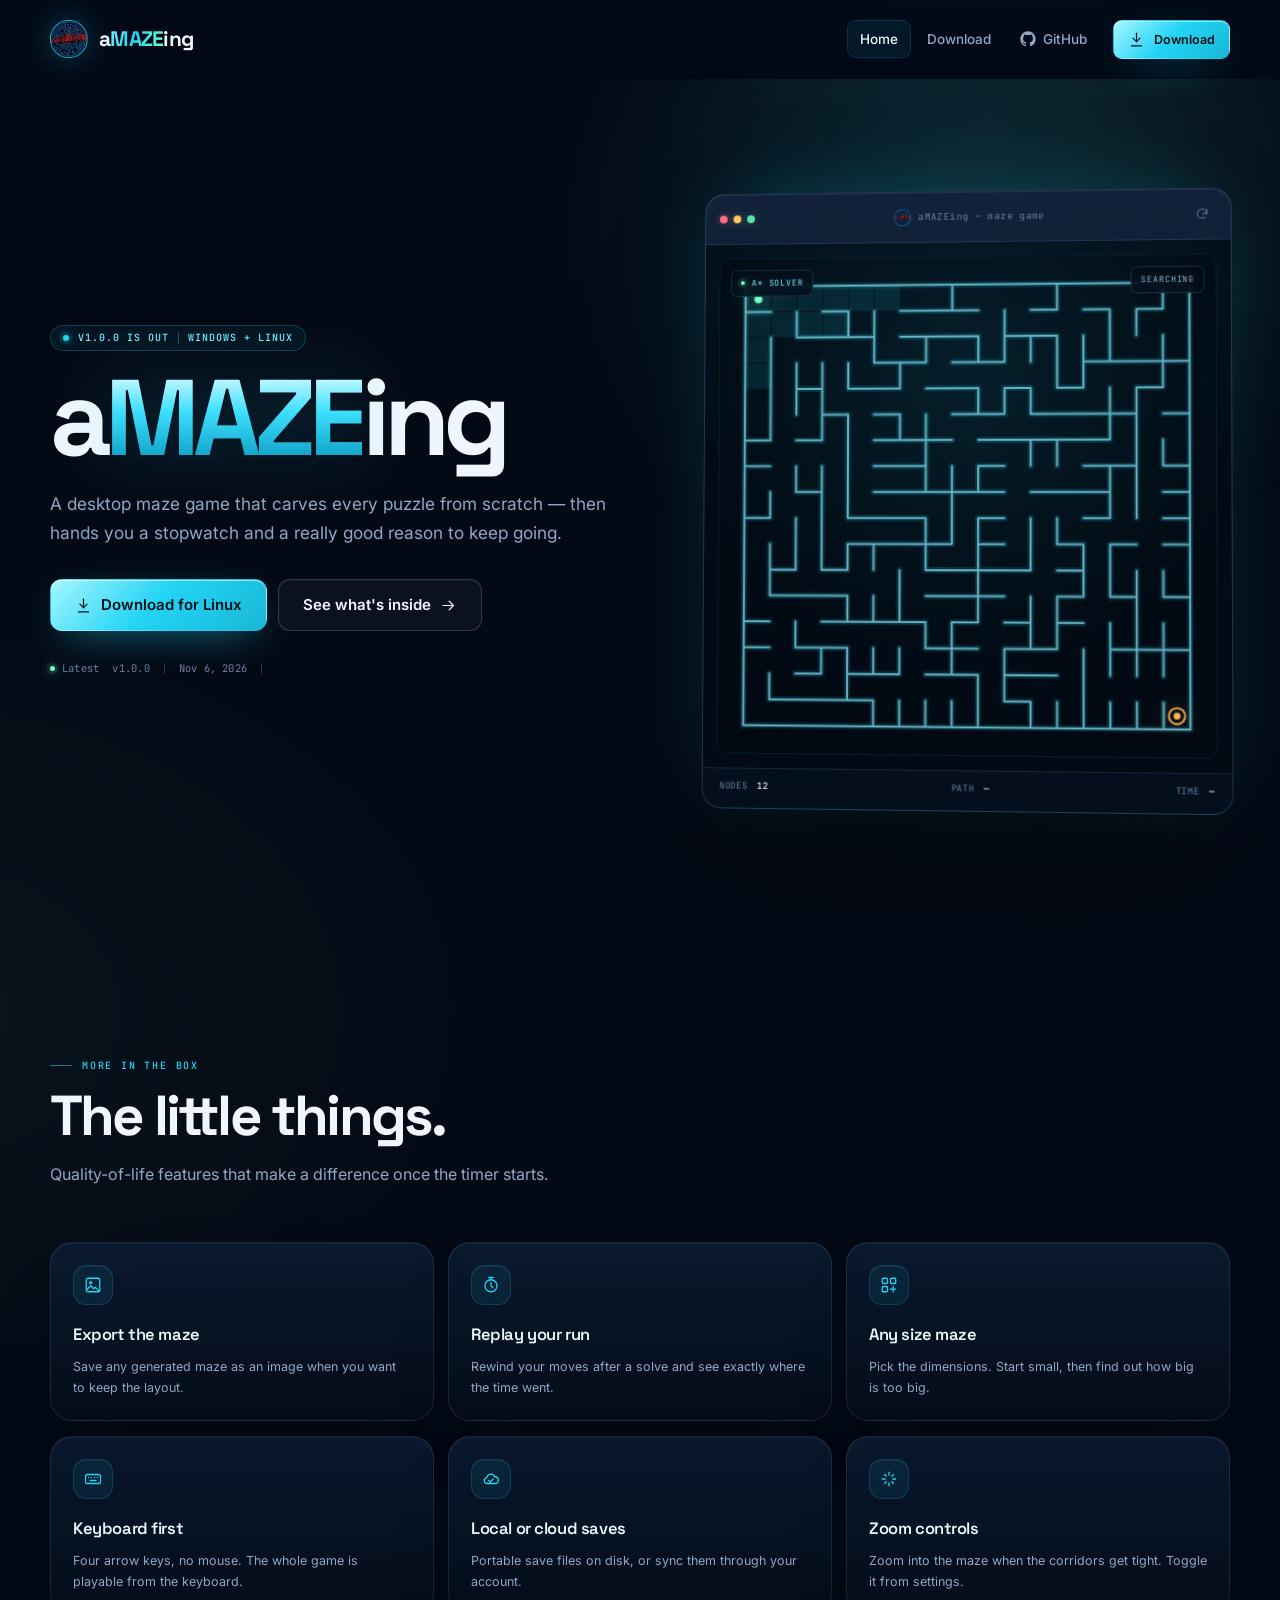
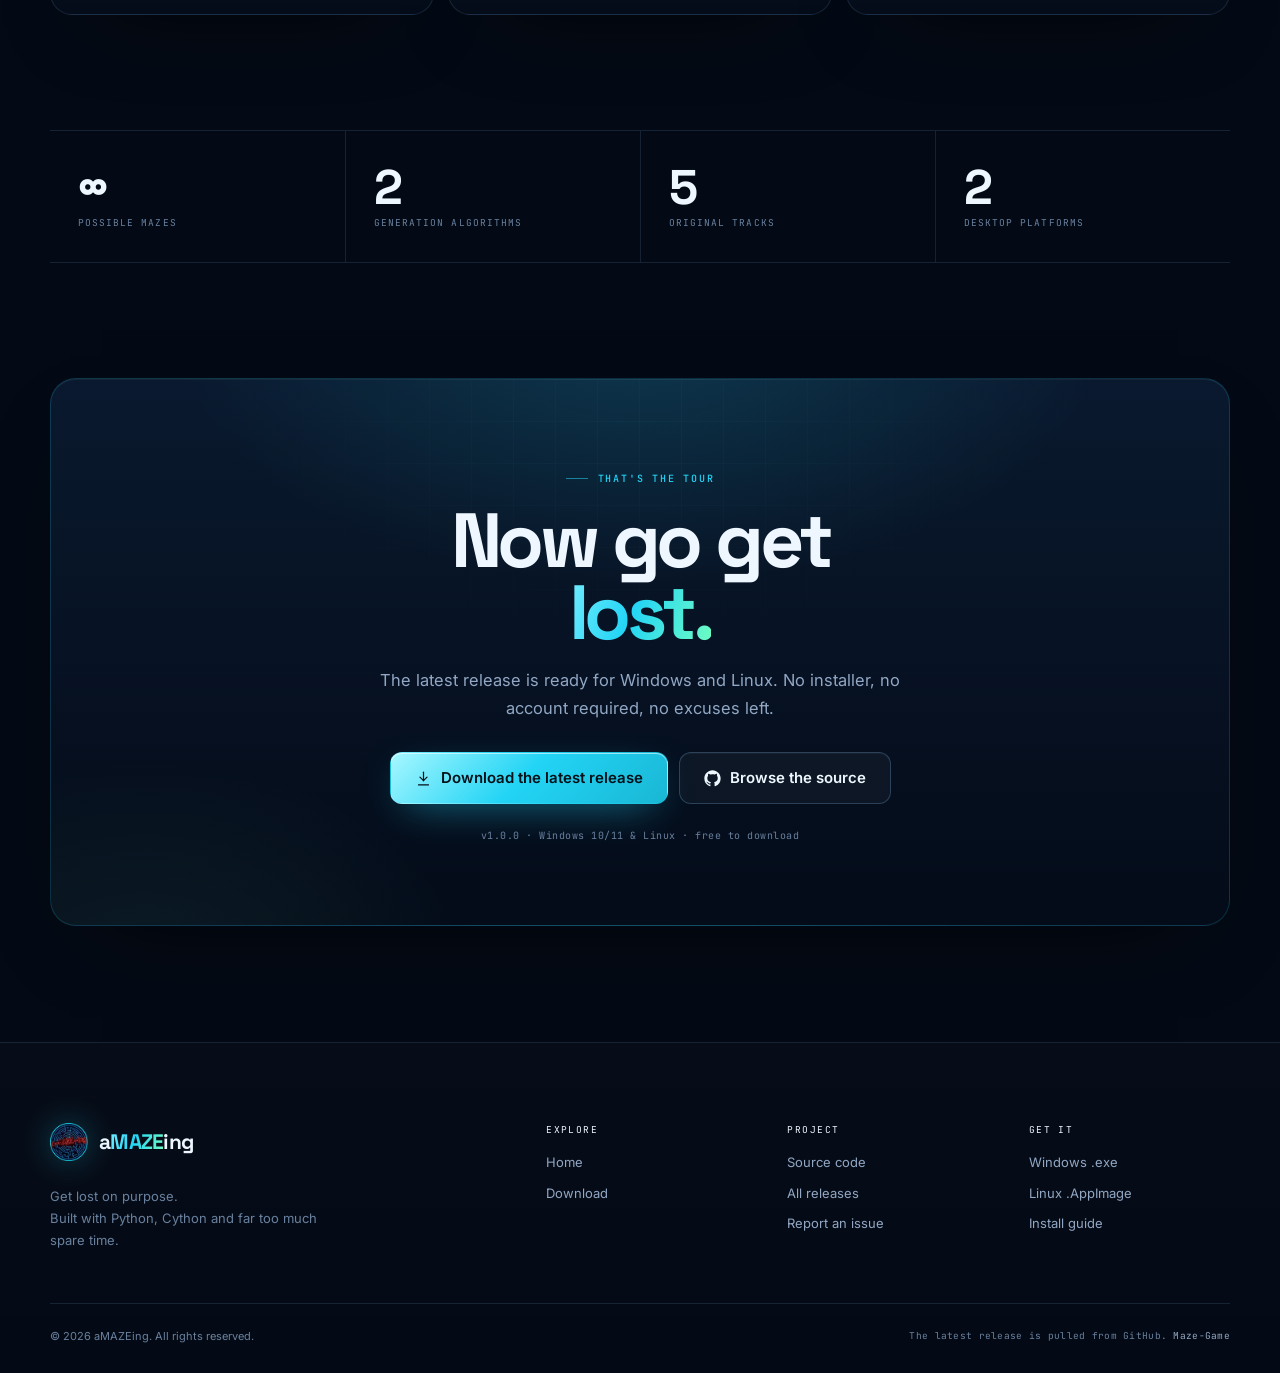
==== index.html @ d11b1498 "init" ====
<!doctype html>
<html lang="en">
<head>
  <meta charset="utf-8">
  <meta name="viewport" content="width=device-width, initial-scale=1">
  <title>aMAZEing — a maze game with a mind of its own</title>
  <meta name="description" content="Procedurally generated mazes, real-time A* solving, cloud saves and a 5-track soundtrack. Download aMAZEing for Windows and Linux.">
  <meta name="theme-color" content="#040a15">
  <link rel="canonical" href="https://caseharmony.github.io/Maze-Game/">
  <meta property="og:type" content="website">
  <meta property="og:site_name" content="aMAZEing">
  <meta property="og:title" content="aMAZEing — a maze game with a mind of its own">
  <meta property="og:description" content="Procedurally generated mazes, real-time A* solving, cloud saves and a 5-track soundtrack. Download aMAZEing for Windows and Linux.">
  <meta property="og:url" content="https://caseharmony.github.io/Maze-Game/">
  <meta property="og:image" content="https://caseharmony.github.io/Maze-Game/assets/og.png">
  <meta name="twitter:card" content="summary_large_image">
  <meta name="twitter:title" content="aMAZEing — a maze game with a mind of its own">
  <meta name="twitter:description" content="Procedurally generated mazes, real-time A* solving, cloud saves and a 5-track soundtrack. Download for Windows and Linux.">
  <meta name="twitter:image" content="https://caseharmony.github.io/Maze-Game/assets/og.png">
  <link rel="icon" href="assets/favicon.ico" sizes="any">
  <link rel="icon" type="image/png" href="assets/favicon-32.png">
  <link rel="apple-touch-icon" href="assets/apple-touch-icon.png">
  <link rel="preconnect" href="https://fonts.googleapis.com">
  <link rel="preconnect" href="https://fonts.gstatic.com" crossorigin>
  <link href="https://fonts.googleapis.com/css2?family=Inter:wght@400;500;600&family=JetBrains+Mono:wght@400;500;600&family=Space+Grotesk:wght@500;600;700&display=swap" rel="stylesheet">
  <link rel="stylesheet" href="styles.css">
  <script>document.documentElement.classList.add('js');</script>
  <script src="main.js" defer></script>
</head>
<body>
  <a class="skip-link" href="#main">Skip to content</a>

  <svg class="sprite" aria-hidden="true" focusable="false">
    <symbol id="i-download" viewBox="0 0 24 24"><path d="M12 3v12"/><path d="m7 10 5 5 5-5"/><path d="M5 21h14"/></symbol>
    <symbol id="i-arrow-right" viewBox="0 0 24 24"><path d="M4 12h15"/><path d="m13 6 6 6-6 6"/></symbol>
    <symbol id="i-arrow-up-right" viewBox="0 0 24 24"><path d="M7 17 17 7"/><path d="M8 7h9v9"/></symbol>
    <symbol id="i-chevron-down" viewBox="0 0 24 24"><path d="m6 9 6 6 6-6"/></symbol>
    <symbol id="i-menu" viewBox="0 0 24 24"><path d="M4 7h16M4 12h16M4 17h16"/></symbol>
    <symbol id="i-x" viewBox="0 0 24 24"><path d="m6 6 12 12M18 6 6 18"/></symbol>
    <symbol id="i-github" viewBox="0 0 24 24"><path d="M12 .5C5.73.5.5 5.73.5 12a11.5 11.5 0 0 0 7.86 10.91c.58.11.79-.25.79-.56 0-.28-.01-1.02-.02-2-3.2.7-3.88-1.54-3.88-1.54-.52-1.33-1.28-1.68-1.28-1.68-1.05-.72.08-.7.08-.7 1.16.08 1.77 1.19 1.77 1.19 1.03 1.77 2.7 1.26 3.36.96.1-.75.4-1.26.73-1.55-2.55-.29-5.23-1.28-5.23-5.7 0-1.26.45-2.29 1.19-3.1-.12-.29-.52-1.46.11-3.05 0 0 .97-.31 3.18 1.18a11.1 11.1 0 0 1 2.9-.39c.98 0 1.97.13 2.9.39 2.2-1.49 3.17-1.18 3.17-1.18.63 1.59.23 2.76.11 3.05.74.81 1.19 1.84 1.19 3.1 0 4.43-2.69 5.41-5.25 5.69.41.35.78 1.05.78 2.12 0 1.53-.01 2.76-.01 3.14 0 .31.21.67.8.56A11.51 11.51 0 0 0 23.5 12C23.5 5.73 18.27.5 12 .5Z"/></symbol>
    <symbol id="i-star" viewBox="0 0 24 24"><path d="m12 3 2.8 5.7 6.2.9-4.5 4.4 1.1 6.2-5.6-2.9-5.6 2.9 1.1-6.2L3 9.6l6.2-.9L12 3Z"/></symbol>
    <symbol id="i-grid" viewBox="0 0 24 24"><rect x="3" y="3" width="7" height="7" rx="1.5"/><rect x="14" y="3" width="7" height="7" rx="1.5"/><rect x="3" y="14" width="7" height="7" rx="1.5"/><path d="M17.5 14v7M14 17.5h7"/></symbol>
    <symbol id="i-shuffle" viewBox="0 0 24 24"><path d="M16 3h5v5"/><path d="m4 20 5.5-5.5"/><path d="M21 3 8.5 15.5a3 3 0 0 0-.9 2.1V21"/><path d="M21 16v5h-5"/><path d="M15 15a3 3 0 0 0 2.1.9H21"/></symbol>
    <symbol id="i-route" viewBox="0 0 24 24"><circle cx="6" cy="19" r="2"/><circle cx="18" cy="5" r="2"/><path d="M8 19h4a4 4 0 0 0 4-4V9a2 2 0 0 1 2-2"/></symbol>
    <symbol id="i-timer" viewBox="0 0 24 24"><circle cx="12" cy="13" r="8"/><path d="M12 9v4l2.5 2.5"/><path d="M9 2h6"/><path d="M12 2v3"/></symbol>
    <symbol id="i-cloud" viewBox="0 0 24 24"><path d="M7 18a4 4 0 0 1-.6-7.95A5.5 5.5 0 0 1 17 9a4.5 4.5 0 0 1 .5 9H7Z"/><path d="m9 14 2 2 4-4"/></symbol>
    <symbol id="i-music" viewBox="0 0 24 24"><path d="M9 18V5l11-2v13"/><circle cx="6" cy="18" r="3"/><circle cx="17" cy="16" r="3"/></symbol>
    <symbol id="i-keyboard" viewBox="0 0 24 24"><rect x="2" y="6" width="20" height="12" rx="2.5"/><path d="M6 10h.01M10 10h.01M14 10h.01M18 10h.01M8 14h8"/></symbol>
    <symbol id="i-image" viewBox="0 0 24 24"><rect x="3" y="3" width="18" height="18" rx="2.5"/><circle cx="9" cy="9" r="1.5"/><path d="m4 18 5-5 4 4 2-2 5 5"/></symbol>
    <symbol id="i-check" viewBox="0 0 24 24"><path d="m4.5 12.5 5 5 10-11"/></symbol>
    <symbol id="i-copy" viewBox="0 0 24 24"><rect x="9" y="9" width="11" height="11" rx="2"/><path d="M5 15H4a2 2 0 0 1-2-2V4a2 2 0 0 1 2-2h9a2 2 0 0 1 2 2v1"/></symbol>
    <symbol id="i-refresh" viewBox="0 0 24 24"><path d="M20 11a8 8 0 1 0-2.3 5.7"/><path d="M20 4v7h-7"/></symbol>
    <symbol id="i-lock" viewBox="0 0 24 24"><rect x="4" y="10" width="16" height="11" rx="2.5"/><path d="M8 10V7a4 4 0 0 1 8 0v3"/><path d="M12 15v2"/></symbol>
    <symbol id="i-windows" viewBox="0 0 24 24"><path d="M3 5.3 10.4 4v7.1H3V5.3Zm8.5-1.5L21 2.5V11h-9.5V3.8ZM3 12.4h7.4v7.1L3 18.2v-5.8Zm8.5 0H21v8.2l-9.5-1.2v-7Z"/></symbol>
    <symbol id="i-linux" viewBox="0 0 24 24"><path d="M12 2.8c-2.2 0-3.5 1.8-3.5 4.2 0 1.2-.3 2-1 3.1-1.2 1.7-2.7 3.3-2.7 5.7 0 3 3 5.1 7.2 5.1s7.2-2.1 7.2-5.1c0-2.4-1.5-4-2.7-5.7-.7-1.1-1-1.9-1-3.1 0-2.4-1.3-4.2-3.5-4.2Z"/><path d="M10.2 7.3h.01M13.8 7.3h.01"/><path d="m10.8 9 1.2 1 1.2-1-1.2 1.7L10.8 9Z"/><path d="M9 14.2c.6 1.8 1.6 2.7 3 2.7s2.4-.9 3-2.7"/></symbol>
    <symbol id="i-apple" viewBox="0 0 24 24"><path d="M16.6 12.7c0-2 1.6-3 1.7-3.1-1-1.5-2.5-1.7-3-1.7-1.3-.1-2.5.8-3.1.8-.7 0-1.7-.8-2.8-.8-1.4 0-2.8.9-3.5 2.2-1.5 2.6-.4 6.4 1.1 8.5.7 1 1.5 2.1 2.6 2.1 1.1 0 1.5-.7 2.8-.7s1.6.7 2.7.7c1.2 0 1.9-1 2.6-2 .8-1.1 1.1-2.2 1.1-2.3-.1 0-2.2-.9-2.2-3.7Z"/><path d="M14.9 6.9c.6-.7 1-1.7.9-2.7-.9 0-1.9.6-2.5 1.3-.6.6-1 1.6-.9 2.6 1 .1 2-.5 2.5-1.2Z"/></symbol>
    <symbol id="i-sparkle" viewBox="0 0 24 24"><path d="M12 3v4M12 17v4M3 12h4M17 12h4M6 6l2.5 2.5M15.5 15.5 18 18M18 6l-2.5 2.5M8.5 15.5 6 18"/></symbol>
  </svg>

  <header class="site-header" data-header>
    <div class="container nav">
      <a class="brand" href="index.html" aria-label="aMAZEing home">
        <img class="brand-mark" src="assets/logo-96.webp" width="38" height="38" alt="">
        <span class="brand-text">a<span class="brand-accent">MAZE</span>ing</span>
      </a>
      <button class="nav-toggle" type="button" aria-expanded="false" aria-controls="site-nav" data-nav-toggle>
        <span class="sr-only">Toggle navigation</span>
        <svg class="icon icon-menu" aria-hidden="true"><use href="#i-menu"></use></svg>
        <svg class="icon icon-close" aria-hidden="true"><use href="#i-x"></use></svg>
      </button>
      <nav class="nav-links" id="site-nav" aria-label="Primary" data-nav>
        <a class="nav-link" href="index.html" aria-current="page">Home</a>
        <a class="nav-link" href="download.html">Download</a>
        <a class="nav-link nav-github" href="https://github.com/caseharmony/Maze-Game" target="_blank" rel="noopener">
          <svg class="icon icon-brand" aria-hidden="true"><use href="#i-github"></use></svg>
          <span>GitHub</span>
        </a>
        <a class="btn btn-primary btn-sm nav-cta" href="download.html">
          <svg class="icon" aria-hidden="true"><use href="#i-download"></use></svg>
          Download
        </a>
      </nav>
    </div>
  </header>

  <main id="main">
    <section class="hero">
      <div class="hero-glow" aria-hidden="true"></div>
      <div class="container hero-grid">
        <div class="hero-copy">
          <div class="eyebrow" data-reveal>
            <span class="live-dot" aria-hidden="true"></span>
            <span><span data-latest-version>v1.0.0</span> is out</span>
            <span class="eyebrow-sep" aria-hidden="true"></span>
            <span>Windows + Linux</span>
          </div>
          <h1 class="hero-title" data-reveal>
            <span class="title-a">a</span><span class="title-maze">MAZE</span><span class="title-ing">ing</span>
          </h1>
          <p class="hero-lede" data-reveal>A desktop maze game that carves every puzzle from scratch — then hands you a stopwatch and a really good reason to keep going.</p>
          <div class="hero-actions" data-reveal>
            <a class="btn btn-primary btn-lg" href="download.html" data-quick-download>
              <svg class="icon" aria-hidden="true"><use href="#i-download"></use></svg>
              <span data-quick-label>Download aMAZEing</span>
            </a>
            <a class="btn btn-secondary btn-lg" href="features.html">
              See what's inside
              <svg class="icon" aria-hidden="true"><use href="#i-arrow-right"></use></svg>
            </a>
          </div>
          <div class="hero-meta" data-reveal>
            <span><span class="status-dot" aria-hidden="true"></span>Latest&nbsp;<span data-latest-version>v1.0.0</span></span>
            <span class="meta-sep" aria-hidden="true"></span>
            <span data-latest-date>Nov 6, 2026</span>
            <span class="meta-sep" aria-hidden="true"></span>
          </div>
        </div>

        <div class="hero-visual" data-reveal data-reveal-delay="120">
          <div class="game-window" data-maze-preview>
            <div class="window-bar">
              <div class="window-dots" aria-hidden="true"><span></span><span></span><span></span></div>
              <span class="window-title">
                <img src="assets/logo-96.webp" width="18" height="18" alt="">
                aMAZEing — maze game
              </span>
              <button class="window-btn" type="button" data-maze-new aria-label="Generate a new maze" title="Generate a new maze">
                <svg class="icon" aria-hidden="true"><use href="#i-refresh"></use></svg>
              </button>
            </div>
            <div class="maze-stage">
              <canvas data-maze-canvas width="720" height="720" aria-hidden="true"></canvas>
              <div class="maze-hud" aria-hidden="true">
                <span class="hud-chip"><span class="hud-dot"></span>A* SOLVER</span>
                <span class="hud-chip" data-maze-status>SEARCHING</span>
              </div>
            </div>
            <div class="maze-footer" aria-hidden="true">
              <span>NODES <b data-maze-nodes>0</b></span>
              <span>PATH <b data-maze-path>—</b></span>
              <span>TIME <b data-maze-time>—</b></span>
            </div>
          </div>
        </div>
      </div>
    </section>

    <section class="section extras-section" aria-labelledby="extras-title">
      <div class="container">
        <div class="section-head" data-reveal>
          <span class="section-label">More in the box</span>
          <h2 class="section-title" id="extras-title">The little things.</h2>
          <p class="section-sub">Quality-of-life features that make a difference once the timer starts.</p>
        </div>
        <div class="extras-grid">
          <article class="card extra-card" data-reveal>
            <span class="feature-icon"><svg class="icon" aria-hidden="true"><use href="#i-image"></use></svg></span>
            <h3>Export the maze</h3>
            <p>Save any generated maze as an image when you want to keep the layout.</p>
          </article>
          <article class="card extra-card" data-reveal data-reveal-delay="50">
            <span class="feature-icon"><svg class="icon" aria-hidden="true"><use href="#i-timer"></use></svg></span>
            <h3>Replay your run</h3>
            <p>Rewind your moves after a solve and see exactly where the time went.</p>
          </article>
          <article class="card extra-card" data-reveal data-reveal-delay="100">
            <span class="feature-icon"><svg class="icon" aria-hidden="true"><use href="#i-grid"></use></svg></span>
            <h3>Any size maze</h3>
            <p>Pick the dimensions. Start small, then find out how big is too big.</p>
          </article>
          <article class="card extra-card" data-reveal>
            <span class="feature-icon"><svg class="icon" aria-hidden="true"><use href="#i-keyboard"></use></svg></span>
            <h3>Keyboard first</h3>
            <p>Four arrow keys, no mouse. The whole game is playable from the keyboard.</p>
          </article>
          <article class="card extra-card" data-reveal data-reveal-delay="50">
            <span class="feature-icon"><svg class="icon" aria-hidden="true"><use href="#i-cloud"></use></svg></span>
            <h3>Local or cloud saves</h3>
            <p>Portable save files on disk, or sync them through your account.</p>
          </article>
          <article class="card extra-card" data-reveal data-reveal-delay="100">
            <span class="feature-icon"><svg class="icon" aria-hidden="true"><use href="#i-sparkle"></use></svg></span>
            <h3>Zoom controls</h3>
            <p>Zoom into the maze when the corridors get tight. Toggle it from settings.</p>
          </article>
        </div>
      </div>
    </section>

    <section class="section stats-section" aria-label="Game statistics">
      <div class="container">
        <div class="stat-band" data-reveal>
          <div class="stat"><span class="stat-number">&#8734;</span><span class="stat-label">possible mazes</span></div>
          <div class="stat"><span class="stat-number">2</span><span class="stat-label">generation algorithms</span></div>
          <div class="stat"><span class="stat-number">5</span><span class="stat-label">original tracks</span></div>
          <div class="stat"><span class="stat-number">2</span><span class="stat-label">desktop platforms</span></div>
        </div>
      </div>
    </section>

    <section class="section cta-section">
      <div class="container">
        <div class="cta-card" data-reveal>
          <div class="cta-grid" aria-hidden="true"></div>
          <span class="section-label">That's the tour</span>
          <h2 class="cta-title">Now go get<br><span class="grad-text">lost.</span></h2>
          <p class="cta-sub">The latest release is ready for Windows and Linux. No installer, no account required, no excuses left.</p>
          <div class="cta-actions">
            <a class="btn btn-primary btn-lg" href="download.html">
              <svg class="icon" aria-hidden="true"><use href="#i-download"></use></svg>
              Download the latest release
            </a>
            <a class="btn btn-secondary btn-lg" href="https://github.com/caseharmony/Maze-Game" target="_blank" rel="noopener">
              <svg class="icon icon-brand" aria-hidden="true"><use href="#i-github"></use></svg>
              Browse the source
            </a>
          </div>
          <p class="cta-meta"><span data-latest-version>v1.0.0</span> &middot; Windows 10/11 &amp; Linux &middot; free to download</p>
        </div>
      </div>
    </section>
  </main>

  <footer class="site-footer">
    <div class="container">
      <div class="footer-top">
        <div class="footer-brand">
          <a class="brand" href="index.html" aria-label="aMAZEing home">
            <img class="brand-mark" src="assets/logo-96.webp" width="44" height="44" alt="">
            <span class="brand-text">a<span class="brand-accent">MAZE</span>ing</span>
          </a>
          <p>Get lost on purpose.<br>Built with Python, Cython and far too much spare time.</p>
        </div>
        <div class="footer-col">
          <span class="footer-title">Explore</span>
          <a href="index.html">Home</a>
          <a href="download.html">Download</a>
        </div>
        <div class="footer-col">
          <span class="footer-title">Project</span>
          <a href="https://github.com/caseharmony/Maze-Game" target="_blank" rel="noopener">Source code</a>
          <a href="https://github.com/caseharmony/Maze-Game/releases" target="_blank" rel="noopener">All releases</a>
          <a href="https://github.com/caseharmony/Maze-Game/issues" target="_blank" rel="noopener">Report an issue</a>
        </div>
        <div class="footer-col">
          <span class="footer-title">Get it</span>
          <a href="https://github.com/caseharmony/Maze-Game/releases/latest/download/aMAZEing.exe" data-asset-link="windows">Windows .exe</a>
          <a href="https://github.com/caseharmony/Maze-Game/releases/latest/download/aMAZEing.appimage" data-asset-link="linux">Linux .AppImage</a>
          <a href="download.html">Install guide</a>
        </div>
      </div>
      <div class="footer-bottom">
        <p>&copy; <span data-year>2026</span> aMAZEing. All rights reserved.</p>
        <p class="footer-note">The latest release is pulled from GitHub. <a href="https://github.com/caseharmony/Maze-Game" target="_blank" rel="noopener">Maze-Game</a></p>
      </div>
    </div>
  </footer>
</body>
</html>
---- styles.css ----
/* =========================================================
   aMAZEing — site styles
   ========================================================= */

:root {
  --bg: #040a15;
  --bg-deep: #02060f;
  --bg-panel: #071527;
  --text: #eef7ff;
  --muted: #91a7c4;
  --muted-2: #69819f;
  --line: rgba(137, 200, 255, 0.13);
  --line-strong: rgba(137, 200, 255, 0.24);
  --cyan: #23d4f5;
  --cyan-bright: #78eeff;
  --mint: #72ffc0;
  --amber: #ffb454;
  --rose: #ff5f8f;
  --grad-cyan: linear-gradient(135deg, #b8f9ff 0%, #23d4f5 48%, #0fa6c8 100%);
  --grad-text: linear-gradient(110deg, #78eeff 0%, #23d4f5 45%, #72ffc0 100%);
  --font-display: "Space Grotesk", "Inter", system-ui, sans-serif;
  --font-body: "Inter", system-ui, -apple-system, "Segoe UI", sans-serif;
  --font-mono: "JetBrains Mono", ui-monospace, "SFMono-Regular", Consolas, monospace;
  --radius: 22px;
  --radius-lg: 26px;
  --shadow: 0 34px 90px -52px rgba(0, 0, 0, 0.95);
  --ease: cubic-bezier(0.2, 0.7, 0.2, 1);
}

*,
*::before,
*::after {
  box-sizing: border-box;
}

html {
  background: var(--bg);
  scroll-behavior: smooth;
  -webkit-text-size-adjust: 100%;
}

body {
  margin: 0;
  min-height: 100vh;
  color: var(--text);
  background:
    radial-gradient(1100px 720px at 78% -10%, rgba(35, 212, 245, 0.09), transparent 60%),
    radial-gradient(900px 620px at -8% 34%, rgba(114, 255, 192, 0.045), transparent 65%),
    var(--bg);
  font-family: var(--font-body);
  font-size: 16px;
  line-height: 1.5;
  overflow-x: hidden;
  -webkit-font-smoothing: antialiased;
  text-rendering: optimizeLegibility;
}

body::before {
  content: "";
  position: fixed;
  inset: 0;
  z-index: -1;
  pointer-events: none;
  background-image:
    linear-gradient(rgba(137, 200, 255, 0.032) 1px, transparent 1px),
    linear-gradient(90deg, rgba(137, 200, 255, 0.032) 1px, transparent 1px);
  background-size: 64px 64px;
  mask-image: radial-gradient(1400px 1000px at 50% 0%, #000 10%, transparent 75%);
}

::selection {
  background: var(--cyan);
  color: #031018;
}

::-webkit-scrollbar {
  width: 12px;
}

::-webkit-scrollbar-track {
  background: var(--bg-deep);
}

::-webkit-scrollbar-thumb {
  background: #132c47;
  border: 3px solid var(--bg-deep);
  border-radius: 99px;
}

::-webkit-scrollbar-thumb:hover {
  background: #1c4268;
}

h1, h2, h3, h4, p, dl, dd, figure {
  margin: 0;
}

a {
  color: inherit;
  text-decoration: none;
}

button,
input {
  font: inherit;
}

button {
  color: inherit;
}

img,
canvas,
svg {
  max-width: 100%;
}

img {
  display: block;
}

:focus-visible {
  outline: 2px solid var(--cyan);
  outline-offset: 3px;
}

[id] {
  scroll-margin-top: 100px;
}

/* ---------- utilities ---------- */

.container {
  width: min(1180px, calc(100% - 48px));
  margin-inline: auto;
}

.sr-only {
  position: absolute;
  width: 1px;
  height: 1px;
  padding: 0;
  margin: -1px;
  overflow: hidden;
  clip: rect(0, 0, 0, 0);
  white-space: nowrap;
  border: 0;
}

.sprite {
  position: absolute;
  width: 0;
  height: 0;
  overflow: hidden;
}

.icon {
  width: 18px;
  height: 18px;
  flex: none;
  fill: none;
  stroke: currentColor;
  stroke-width: 1.7;
  stroke-linecap: round;
  stroke-linejoin: round;
}

.icon-brand {
  fill: currentColor;
  stroke: none;
}

.skip-link {
  position: fixed;
  top: -80px;
  left: 16px;
  z-index: 200;
  padding: 12px 18px;
  border-radius: 10px;
  background: var(--cyan);
  color: #031018;
  font-weight: 600;
  transition: top 0.2s var(--ease);
}

.skip-link:focus {
  top: 12px;
}

.mono-label {
  font-family: var(--font-mono);
  font-size: 10px;
  font-weight: 500;
  letter-spacing: 0.14em;
  text-transform: uppercase;
  color: var(--muted-2);
}

.grad-text {
  background: var(--grad-text);
  -webkit-background-clip: text;
  background-clip: text;
  color: transparent;
}

.text-link {
  display: inline-flex;
  align-items: center;
  gap: 5px;
  color: var(--cyan-bright);
  font-size: 12.5px;
  font-weight: 500;
  transition: color 0.2s var(--ease);
}

.text-link .icon {
  width: 14px;
  height: 14px;
  transition: transform 0.2s var(--ease);
}

.text-link:hover {
  color: #c8f9ff;
}

.text-link:hover .icon {
  transform: translate(2px, -1px);
}

.status-dot,
.live-dot,
.hud-dot {
  display: inline-block;
  width: 6px;
  height: 6px;
  border-radius: 50%;
  background: var(--mint);
  box-shadow: 0 0 0 3px rgba(114, 255, 192, 0.1), 0 0 12px rgba(114, 255, 192, 0.8);
  animation: pulse-dot 2.4s ease-in-out infinite;
}

.live-dot {
  background: var(--cyan);
  box-shadow: 0 0 0 3px rgba(35, 212, 245, 0.1), 0 0 12px rgba(35, 212, 245, 0.8);
}

/* ---------- buttons ---------- */

.btn {
  display: inline-flex;
  align-items: center;
  justify-content: center;
  gap: 9px;
  padding: 13px 20px;
  border: 1px solid transparent;
  border-radius: 11px;
  font-family: var(--font-body);
  font-size: 14px;
  font-weight: 600;
  line-height: 1.2;
  cursor: pointer;
  transition: transform 0.22s var(--ease), box-shadow 0.22s var(--ease),
    background-color 0.22s var(--ease), border-color 0.22s var(--ease), color 0.2s var(--ease);
  -webkit-tap-highlight-color: transparent;
}

.btn .icon {
  width: 17px;
  height: 17px;
}

.btn-primary {
  color: #031018;
  background: linear-gradient(135deg, #a7f7ff 0%, var(--cyan) 48%, #19b7d4 100%);
  box-shadow: 0 12px 40px -16px rgba(35, 212, 245, 0.75), inset 0 1px 0 rgba(255, 255, 255, 0.55);
}

.btn-primary:hover {
  transform: translateY(-2px);
  box-shadow: 0 18px 54px -18px rgba(35, 212, 245, 0.9), inset 0 1px 0 rgba(255, 255, 255, 0.55);
}

.btn-secondary {
  color: var(--text);
  background: rgba(255, 255, 255, 0.035);
  border-color: var(--line-strong);
  box-shadow: inset 0 1px 0 rgba(255, 255, 255, 0.04);
}

.btn-secondary:hover {
  transform: translateY(-2px);
  border-color: rgba(35, 212, 245, 0.4);
  background: rgba(35, 212, 245, 0.06);
}

.btn-lg {
  padding: 16px 24px;
  border-radius: 12px;
  font-size: 15px;
}

.btn-sm {
  padding: 10px 14px;
  border-radius: 9px;
  font-size: 12.5px;
}

.btn-block {
  width: 100%;
}

.btn:active {
  transform: translateY(0) scale(0.99);
}

/* ---------- header / nav ---------- */

.site-header {
  position: sticky;
  top: 0;
  z-index: 100;
  border-bottom: 1px solid transparent;
  background: rgba(4, 10, 21, 0.58);
  backdrop-filter: blur(18px) saturate(130%);
  -webkit-backdrop-filter: blur(18px) saturate(130%);
  transition: background-color 0.25s var(--ease), border-color 0.25s var(--ease);
}

.site-header.is-scrolled {
  background: rgba(4, 10, 21, 0.9);
  border-color: var(--line);
}

.nav {
  display: flex;
  align-items: center;
  gap: 20px;
  height: 78px;
}

.brand {
  display: inline-flex;
  align-items: center;
  gap: 11px;
  flex: none;
}

.brand-mark {
  width: 38px;
  height: 38px;
  border-radius: 10px;
  filter: drop-shadow(0 0 16px rgba(35, 212, 245, 0.28));
}

.brand-text {
  font-family: var(--font-display);
  font-size: 21px;
  font-weight: 700;
  letter-spacing: -0.035em;
}

.brand-accent {
  background: var(--grad-text);
  -webkit-background-clip: text;
  background-clip: text;
  color: transparent;
}

.nav-links {
  display: flex;
  align-items: center;
  gap: 3px;
  margin-left: auto;
}

.nav-link {
  display: inline-flex;
  align-items: center;
  gap: 7px;
  padding: 9px 13px;
  border-radius: 9px;
  color: var(--muted);
  font-size: 13.5px;
  font-weight: 500;
  transition: color 0.2s var(--ease), background-color 0.2s var(--ease);
}

.nav-link .icon {
  width: 16px;
  height: 16px;
}

.nav-link:hover {
  color: var(--text);
  background: rgba(255, 255, 255, 0.04);
}

.nav-link[aria-current="page"] {
  color: var(--text);
  background: rgba(35, 212, 245, 0.07);
  box-shadow: inset 0 0 0 1px rgba(35, 212, 245, 0.14);
}

.nav-cta {
  margin-left: 10px;
}

.nav-toggle {
  display: none;
  align-items: center;
  justify-content: center;
  width: 42px;
  height: 42px;
  margin-left: auto;
  border: 1px solid var(--line-strong);
  border-radius: 10px;
  background: rgba(255, 255, 255, 0.03);
  cursor: pointer;
}

.nav-toggle .icon {
  width: 20px;
  height: 20px;
}

.nav-toggle .icon-close {
  display: none;
}

.nav-toggle[aria-expanded="true"] .icon-menu {
  display: none;
}

.nav-toggle[aria-expanded="true"] .icon-close {
  display: block;
}

/* ---------- eyebrow / hero ---------- */

.eyebrow {
  display: inline-flex;
  align-items: center;
  gap: 9px;
  padding: 7px 12px;
  border: 1px solid rgba(35, 212, 245, 0.22);
  border-radius: 999px;
  background: rgba(35, 212, 245, 0.055);
  color: var(--cyan-bright);
  font-family: var(--font-mono);
  font-size: 10px;
  font-weight: 500;
  letter-spacing: 0.1em;
  text-transform: uppercase;
  line-height: 1;
}

.eyebrow-sep {
  width: 1px;
  height: 10px;
  background: rgba(120, 238, 255, 0.3);
}

.hero {
  position: relative;
  overflow: hidden;
  padding: clamp(56px, 8vw, 104px) 0 clamp(72px, 9vw, 118px);
}

.hero-glow {
  position: absolute;
  top: -280px;
  right: -100px;
  width: 920px;
  height: 920px;
  border-radius: 50%;
  pointer-events: none;
  background:
    radial-gradient(circle at 52% 48%, rgba(35, 212, 245, 0.13), transparent 58%),
    radial-gradient(circle at 65% 38%, rgba(114, 255, 192, 0.055), transparent 50%);
  filter: blur(18px);
}

.hero-grid {
  position: relative;
  display: grid;
  grid-template-columns: minmax(0, 1.05fr) minmax(0, 0.95fr);
  gap: clamp(36px, 5vw, 68px);
  align-items: center;
}

.hero-copy {
  max-width: 660px;
}

.hero-title {
  margin: 22px 0 0;
  font-family: var(--font-display);
  font-size: clamp(4.25rem, 8.4vw, 8rem);
  font-weight: 700;
  letter-spacing: -0.065em;
  line-height: 0.84;
  white-space: nowrap;
}

.title-a,
.title-ing {
  color: var(--text);
}

.title-maze {
  display: inline-block;
  background: linear-gradient(180deg, #d5fbff 0%, #3fe0ff 42%, #0d9cc1 100%);
  -webkit-background-clip: text;
  background-clip: text;
  color: transparent;
  filter: drop-shadow(0 0 36px rgba(35, 212, 245, 0.2));
}

.hero-lede {
  max-width: 53ch;
  margin-top: 26px;
  color: var(--muted);
  font-size: clamp(16px, 1.35vw, 18px);
  line-height: 1.68;
}

.hero-actions {
  display: flex;
  flex-wrap: wrap;
  gap: 11px;
  margin-top: 32px;
}

.hero-meta {
  display: flex;
  flex-wrap: wrap;
  align-items: center;
  gap: 14px;
  margin-top: 30px;
  color: var(--muted-2);
  font-family: var(--font-mono);
  font-size: 10.5px;
  letter-spacing: 0.02em;
}

.hero-meta > span {
  display: inline-flex;
  align-items: center;
  gap: 7px;
}

.hero-meta .status-dot {
  width: 5px;
  height: 5px;
}

.meta-sep {
  width: 1px;
  height: 11px;
  background: var(--line-strong);
}

.hero-visual {
  position: relative;
  padding: 8px 0;
}

.game-window {
  position: relative;
  overflow: hidden;
  border: 1px solid rgba(137, 200, 255, 0.2);
  border-radius: 20px;
  background: linear-gradient(180deg, rgba(12, 30, 54, 0.94), rgba(5, 14, 28, 0.98));
  box-shadow:
    0 50px 120px -40px rgba(0, 0, 0, 0.95),
    0 0 90px -42px rgba(35, 212, 245, 0.55),
    inset 0 1px 0 rgba(255, 255, 255, 0.07);
  transform: perspective(1400px) rotateY(-3.5deg) rotateX(1.5deg);
  transition: transform 0.7s var(--ease);
}

.game-window:hover {
  transform: perspective(1400px) rotateY(0deg) rotateX(0deg);
}

.window-bar {
  display: flex;
  align-items: center;
  gap: 12px;
  padding: 11px 14px;
  border-bottom: 1px solid var(--line);
  background: rgba(255, 255, 255, 0.018);
}

.window-dots {
  display: flex;
  gap: 6px;
  flex: none;
}

.window-dots span {
  width: 8px;
  height: 8px;
  border-radius: 50%;
  background: #263d59;
}

.window-dots span:nth-child(1) {
  background: #ff6d84;
  box-shadow: 0 0 8px rgba(255, 109, 132, 0.4);
}

.window-dots span:nth-child(2) {
  background: #ffc65f;
  box-shadow: 0 0 8px rgba(255, 198, 95, 0.35);
}

.window-dots span:nth-child(3) {
  background: #59e3a6;
  box-shadow: 0 0 8px rgba(89, 227, 166, 0.35);
}

.window-title {
  display: inline-flex;
  align-items: center;
  gap: 7px;
  margin-inline: auto;
  color: var(--muted-2);
  font-family: var(--font-mono);
  font-size: 9.5px;
  letter-spacing: 0.04em;
}

.window-title img {
  width: 17px;
  height: 17px;
  border-radius: 4px;
  opacity: 0.9;
}

.window-btn {
  display: grid;
  place-items: center;
  width: 28px;
  height: 28px;
  border: 1px solid transparent;
  border-radius: 7px;
  background: transparent;
  color: var(--muted-2);
  cursor: pointer;
  transition: color 0.2s var(--ease), background-color 0.2s var(--ease),
    border-color 0.2s var(--ease);
}

.window-btn .icon {
  width: 15px;
  height: 15px;
}

.window-btn:hover {
  color: var(--cyan-bright);
  background: rgba(35, 212, 245, 0.08);
  border-color: rgba(35, 212, 245, 0.18);
}

.maze-stage {
  position: relative;
  padding: 14px;
  background:
    radial-gradient(560px 320px at 50% 10%, rgba(35, 212, 245, 0.09), transparent 70%),
    #020a14;
}

.maze-stage canvas {
  display: block;
  width: 100%;
  aspect-ratio: 1;
  border: 1px solid rgba(35, 212, 245, 0.11);
  border-radius: 12px;
  background: #020912;
}

.maze-hud {
  position: absolute;
  top: 26px;
  right: 26px;
  left: 26px;
  display: flex;
  align-items: flex-start;
  justify-content: space-between;
  pointer-events: none;
}

.hud-chip {
  display: inline-flex;
  align-items: center;
  gap: 7px;
  padding: 6px 9px;
  border: 1px solid rgba(137, 200, 255, 0.16);
  border-radius: 6px;
  background: rgba(3, 12, 24, 0.78);
  backdrop-filter: blur(8px);
  color: var(--cyan-bright);
  font-family: var(--font-mono);
  font-size: 8.5px;
  letter-spacing: 0.1em;
  text-transform: uppercase;
}

.hud-chip:last-child {
  color: var(--muted);
}

.hud-chip:last-child.is-solved {
  color: var(--mint);
}

.hud-dot {
  width: 4px;
  height: 4px;
}

.maze-footer {
  display: flex;
  align-items: center;
  justify-content: space-between;
  gap: 12px;
  padding: 11px 17px 14px;
  border-top: 1px solid var(--line);
  color: var(--muted-2);
  font-family: var(--font-mono);
  font-size: 9px;
  letter-spacing: 0.08em;
}

.maze-footer b {
  margin-left: 4px;
  color: var(--text);
  font-weight: 500;
}

.float-chip {
  position: absolute;
  z-index: 2;
  display: inline-flex;
  align-items: center;
  gap: 7px;
  padding: 9px 12px;
  border: 1px solid rgba(137, 200, 255, 0.2);
  border-radius: 999px;
  background: rgba(5, 17, 33, 0.88);
  backdrop-filter: blur(12px);
  color: var(--text);
  font-family: var(--font-mono);
  font-size: 9.5px;
  letter-spacing: 0.04em;
  box-shadow: 0 18px 40px -24px rgba(0, 0, 0, 0.9), inset 0 1px 0 rgba(255, 255, 255, 0.05);
  animation: float-chip 6s ease-in-out infinite alternate;
}

.float-chip .icon {
  width: 13px;
  height: 13px;
  color: var(--cyan-bright);
}

.float-chip-a {
  top: -20px;
  right: -14px;
}

.float-chip-b {
  bottom: 42px;
  left: -30px;
  animation-delay: -3s;
}

.float-chip-b .icon {
  color: var(--mint);
}

/* ---------- tech strip ---------- */

.tech-strip {
  position: relative;
  overflow: hidden;
  padding: 19px 0;
  border-block: 1px solid var(--line);
  background: rgba(255, 255, 255, 0.012);
  mask-image: linear-gradient(90deg, transparent, #000 7%, #000 93%, transparent);
}

.tech-track {
  display: flex;
  align-items: center;
  width: max-content;
  animation: marquee 38s linear infinite;
}

.tech-strip:hover .tech-track {
  animation-play-state: paused;
}

.tech-item {
  padding: 0 24px;
  color: var(--muted-2);
  font-family: var(--font-mono);
  font-size: 9.5px;
  letter-spacing: 0.22em;
  white-space: nowrap;
}

.tech-sep {
  color: rgba(35, 212, 245, 0.45);
  font-family: var(--font-mono);
  font-size: 9.5px;
}

/* ---------- section shell ---------- */

.section {
  position: relative;
  padding: clamp(74px, 9vw, 120px) 0;
}

.section-head {
  max-width: 740px;
  margin-bottom: clamp(38px, 5vw, 54px);
}

.section-label {
  display: inline-flex;
  align-items: center;
  gap: 10px;
  color: var(--cyan);
  font-family: var(--font-mono);
  font-size: 10px;
  font-weight: 500;
  letter-spacing: 0.18em;
  text-transform: uppercase;
}

.section-label::before {
  content: "";
  width: 22px;
  height: 1px;
  background: currentColor;
  opacity: 0.55;
}

.section-title {
  margin: 15px 0 16px;
  font-family: var(--font-display);
  font-size: clamp(2.4rem, 4.4vw, 3.9rem);
  font-weight: 700;
  letter-spacing: -0.05em;
  line-height: 1.01;
}

.section-sub {
  max-width: 62ch;
  color: var(--muted);
  font-size: clamp(14.5px, 1.25vw, 16.5px);
  line-height: 1.7;
}

.section-sub a {
  color: var(--cyan-bright);
  border-bottom: 1px solid rgba(120, 238, 255, 0.3);
}

.section-sub a:hover {
  border-color: var(--cyan-bright);
}

/* ---------- cards / feature grid ---------- */

.card {
  position: relative;
  border: 1px solid var(--line);
  border-radius: var(--radius);
  background: linear-gradient(180deg, rgba(13, 31, 56, 0.7), rgba(5, 14, 28, 0.62));
  box-shadow: var(--shadow), inset 0 1px 0 rgba(255, 255, 255, 0.045);
}

.card::after {
  content: "";
  position: absolute;
  inset: 0;
  z-index: 0;
  border-radius: inherit;
  background: radial-gradient(600px 220px at 12% 0%, rgba(35, 212, 245, 0.09), transparent 62%);
  opacity: 0;
  pointer-events: none;
  transition: opacity 0.35s var(--ease);
}

.feature-grid {
  display: grid;
  grid-template-columns: repeat(3, minmax(0, 1fr));
  gap: 16px;
}

.feature-card {
  display: flex;
  flex-direction: column;
  min-height: 232px;
  padding: 26px;
  overflow: hidden;
  transition: transform 0.35s var(--ease), border-color 0.35s var(--ease),
    box-shadow 0.35s var(--ease);
}

.feature-card:hover {
  transform: translateY(-4px);
  border-color: rgba(35, 212, 245, 0.3);
  box-shadow: 0 34px 80px -50px rgba(0, 0, 0, 0.95), inset 0 1px 0 rgba(255, 255, 255, 0.06);
}

.feature-card:hover::after {
  opacity: 1;
}

.feature-icon {
  display: grid;
  place-items: center;
  width: 46px;
  height: 46px;
  margin-bottom: 22px;
  border: 1px solid rgba(35, 212, 245, 0.17);
  border-radius: 13px;
  background: rgba(35, 212, 245, 0.075);
  color: var(--cyan);
  box-shadow: inset 0 1px 0 rgba(255, 255, 255, 0.05);
}

.feature-icon .icon {
  width: 21px;
  height: 21px;
}

.feature-card h3,
.extra-card h3 {
  margin-bottom: 9px;
  font-family: var(--font-display);
  font-size: 19px;
  font-weight: 600;
  letter-spacing: -0.025em;
}

.feature-card p,
.extra-card p {
  position: relative;
  z-index: 1;
  color: var(--muted);
  font-size: 13.5px;
  line-height: 1.66;
}

.card-index {
  position: absolute;
  right: 20px;
  bottom: 8px;
  color: rgba(120, 238, 255, 0.055);
  font-family: var(--font-display);
  font-size: 52px;
  font-weight: 700;
  letter-spacing: -0.06em;
  line-height: 1;
  pointer-events: none;
}

/* ---------- how it plays ---------- */

.how-section {
  overflow: hidden;
}

.split {
  display: grid;
  grid-template-columns: minmax(0, 1fr) minmax(0, 0.92fr);
  gap: clamp(40px, 6vw, 82px);
  align-items: center;
}

.step-list {
  display: grid;
  gap: 24px;
  margin: 40px 0 0;
  padding: 0;
  list-style: none;
}

.step-list li {
  display: grid;
  grid-template-columns: 38px minmax(0, 1fr);
  gap: 17px;
  align-items: start;
}

.step-num {
  display: grid;
  place-items: center;
  width: 34px;
  height: 34px;
  border: 1px solid var(--line-strong);
  border-radius: 50%;
  color: var(--cyan);
  font-family: var(--font-mono);
  font-size: 9.5px;
  letter-spacing: 0.06em;
}

.step-list h3 {
  margin-bottom: 5px;
  font-family: var(--font-display);
  font-size: 16.5px;
  font-weight: 600;
  letter-spacing: -0.02em;
}

.step-list p {
  color: var(--muted);
  font-size: 13.5px;
  line-height: 1.65;
}

.split-visual {
  position: relative;
  display: grid;
  place-items: center;
  padding: 10px;
}

.orbit-ring {
  position: absolute;
  inset: -6%;
  z-index: -1;
  border: 1px dashed rgba(35, 212, 245, 0.16);
  border-radius: 50%;
  animation: orbit 48s linear infinite;
  pointer-events: none;
}

.orbit-ring::before,
.orbit-ring::after {
  content: "";
  position: absolute;
  width: 6px;
  height: 6px;
  border-radius: 50%;
  background: var(--cyan);
  box-shadow: 0 0 14px rgba(35, 212, 245, 0.8);
}

.orbit-ring::before {
  top: 8%;
  left: 20%;
}

.orbit-ring::after {
  right: 12%;
  bottom: 16%;
  background: var(--mint);
  box-shadow: 0 0 14px rgba(114, 255, 192, 0.8);
}

.control-card {
  width: min(100%, 440px);
  padding: 28px;
}

.control-head {
  display: flex;
  align-items: center;
  justify-content: space-between;
  gap: 12px;
}

.control-badge {
  display: inline-flex;
  align-items: center;
  gap: 7px;
  color: var(--muted);
  font-family: var(--font-mono);
  font-size: 9px;
  letter-spacing: 0.1em;
  text-transform: uppercase;
}

.key-cluster {
  display: grid;
  grid-template-columns: repeat(3, 64px);
  grid-template-rows: repeat(2, 64px);
  gap: 7px;
  justify-content: center;
  margin: 32px auto 28px;
}

.key {
  display: grid;
  place-items: center;
  border: 1px solid var(--line-strong);
  border-radius: 12px;
  background: linear-gradient(180deg, rgba(24, 48, 78, 0.8), rgba(7, 19, 35, 0.9));
  color: var(--cyan-bright);
  font-family: var(--font-mono);
  font-size: 20px;
  box-shadow: 0 5px 0 rgba(0, 0, 0, 0.4), inset 0 1px 0 rgba(255, 255, 255, 0.08);
  transition: transform 0.15s var(--ease), box-shadow 0.15s var(--ease),
    border-color 0.2s var(--ease);
}

.key:hover {
  border-color: rgba(35, 212, 245, 0.5);
  transform: translateY(-1px);
}

.key:active {
  transform: translateY(3px);
  box-shadow: 0 1px 0 rgba(0, 0, 0, 0.4), inset 0 1px 0 rgba(255, 255, 255, 0.08);
}

.key-up {
  grid-column: 2;
  grid-row: 1;
}

.key-left {
  grid-column: 1;
  grid-row: 2;
}

.key-down {
  grid-column: 2;
  grid-row: 2;
}

.key-right {
  grid-column: 3;
  grid-row: 2;
}

.control-note {
  text-align: center;
  color: var(--muted-2);
  font-size: 12px;
  line-height: 1.6;
}

.control-stats {
  display: grid;
  grid-template-columns: repeat(3, 1fr);
  gap: 12px;
  margin-top: 24px;
  padding-top: 20px;
  border-top: 1px solid var(--line);
}

.control-stats div {
  display: grid;
  gap: 4px;
}

.control-stats span {
  color: var(--muted-2);
  font-family: var(--font-mono);
  font-size: 8.5px;
  letter-spacing: 0.12em;
}

.control-stats b {
  color: var(--text);
  font-family: var(--font-mono);
  font-size: 12px;
  font-weight: 500;
}

.accent-mint {
  color: var(--mint) !important;
}

/* ---------- stats ---------- */

.stats-section {
  padding-block: 0;
}

.stat-band {
  display: grid;
  grid-template-columns: repeat(4, 1fr);
  border-block: 1px solid var(--line);
}

.stat {
  display: grid;
  gap: 4px;
  padding: 32px 28px;
  border-left: 1px solid var(--line);
}

.stat:first-child {
  border-left: 0;
}

.stat-number {
  color: var(--text);
  font-family: var(--font-display);
  font-size: clamp(2.6rem, 3.8vw, 3.6rem);
  font-weight: 700;
  letter-spacing: -0.055em;
  line-height: 1;
}

.stat-label {
  color: var(--muted-2);
  font-family: var(--font-mono);
  font-size: 9.5px;
  letter-spacing: 0.11em;
  text-transform: uppercase;
}

/* ---------- CTA ---------- */

.cta-card {
  position: relative;
  overflow: hidden;
  padding: clamp(44px, 7vw, 82px) clamp(26px, 6vw, 72px);
  border: 1px solid rgba(35, 212, 245, 0.18);
  border-radius: var(--radius-lg);
  background:
    radial-gradient(720px 400px at 50% -10%, rgba(35, 212, 245, 0.17), transparent 65%),
    radial-gradient(500px 340px at 8% 110%, rgba(114, 255, 192, 0.075), transparent 65%),
    linear-gradient(180deg, rgba(11, 28, 51, 0.85), rgba(4, 12, 25, 0.95));
  text-align: center;
  box-shadow: var(--shadow), inset 0 1px 0 rgba(255, 255, 255, 0.05);
}

.cta-grid {
  position: absolute;
  inset: 0;
  z-index: 0;
  background-image:
    linear-gradient(rgba(120, 238, 255, 0.07) 1px, transparent 1px),
    linear-gradient(90deg, rgba(120, 238, 255, 0.07) 1px, transparent 1px);
  background-size: 42px 42px;
  mask-image: radial-gradient(600px 300px at 50% 10%, #000, transparent 75%);
  opacity: 0.5;
  pointer-events: none;
}

.cta-card > *:not(.cta-grid) {
  position: relative;
  z-index: 1;
}

.cta-card .section-label {
  justify-content: center;
}

.cta-title {
  margin: 18px 0 18px;
  font-family: var(--font-display);
  font-size: clamp(2.8rem, 6vw, 5.2rem);
  font-weight: 700;
  letter-spacing: -0.055em;
  line-height: 0.94;
}

.cta-sub {
  max-width: 58ch;
  margin-inline: auto;
  color: var(--muted);
  font-size: clamp(14.5px, 1.3vw, 16.5px);
  line-height: 1.7;
}

.cta-actions {
  display: flex;
  flex-wrap: wrap;
  justify-content: center;
  gap: 11px;
  margin-top: 30px;
}

.cta-meta {
  margin-top: 24px;
  color: var(--muted-2);
  font-family: var(--font-mono);
  font-size: 10px;
  letter-spacing: 0.05em;
}

.cta-section--compact .cta-title {
  font-size: clamp(2.5rem, 5vw, 4.2rem);
}

/* ---------- footer ---------- */

.site-footer {
  padding: clamp(56px, 7vw, 80px) 0 28px;
  border-top: 1px solid var(--line);
  background: linear-gradient(180deg, rgba(255, 255, 255, 0.012), transparent);
}

.footer-top {
  display: grid;
  grid-template-columns: minmax(0, 1.7fr) repeat(3, minmax(0, 0.75fr));
  gap: 40px;
  margin-bottom: 52px;
}

.footer-brand p {
  max-width: 34ch;
  margin-top: 18px;
  color: var(--muted-2);
  font-size: 13px;
  line-height: 1.7;
}

.footer-col {
  display: flex;
  flex-direction: column;
  gap: 11px;
}

.footer-title {
  margin-bottom: 5px;
  color: var(--text);
  font-family: var(--font-mono);
  font-size: 9.5px;
  letter-spacing: 0.15em;
  text-transform: uppercase;
}

.footer-col a {
  width: fit-content;
  color: var(--muted);
  font-size: 13px;
  transition: color 0.2s var(--ease);
}

.footer-col a:hover {
  color: var(--cyan-bright);
}

.footer-bottom {
  display: flex;
  align-items: center;
  justify-content: space-between;
  gap: 18px;
  padding-top: 24px;
  border-top: 1px solid var(--line);
  color: var(--muted-2);
  font-size: 11px;
}

.footer-bottom a {
  color: var(--muted);
  transition: color 0.2s var(--ease);
}

.footer-bottom a:hover {
  color: var(--cyan-bright);
}

.footer-note {
  font-family: var(--font-mono);
  font-size: 9.5px;
  letter-spacing: 0.03em;
}

.site-footer--minimal {
  padding-top: 0;
  border-top: 1px solid var(--line);
  background: transparent;
}

.site-footer--minimal .footer-bottom {
  border-top: 0;
}

/* ---------- page hero (features / download) ---------- */

.page-hero {
  position: relative;
  overflow: hidden;
  padding: clamp(64px, 8vw, 108px) 0 clamp(40px, 5vw, 58px);
}

.hero-glow--page {
  top: -420px;
  right: auto;
  left: 50%;
  width: 1100px;
  height: 1100px;
  transform: translateX(-50%);
  opacity: 0.8;
}

.page-title {
  margin: 22px 0 22px;
  font-family: var(--font-display);
  font-size: clamp(3.7rem, 8vw, 7rem);
  font-weight: 700;
  letter-spacing: -0.06em;
  line-height: 0.9;
}

.page-lede {
  max-width: 58ch;
  color: var(--muted);
  font-size: clamp(15.5px, 1.35vw, 17.5px);
  line-height: 1.7;
}

.feature-nav {
  display: flex;
  flex-wrap: wrap;
  gap: 7px;
  margin-top: 38px;
}

.feature-nav a {
  padding: 8px 12px;
  border: 1px solid var(--line);
  border-radius: 999px;
  background: rgba(255, 255, 255, 0.02);
  color: var(--muted);
  font-family: var(--font-mono);
  font-size: 9.5px;
  letter-spacing: 0.06em;
  text-transform: uppercase;
  transition: color 0.2s var(--ease), border-color 0.2s var(--ease),
    background-color 0.2s var(--ease);
}

.feature-nav a:hover {
  color: var(--cyan-bright);
  border-color: rgba(35, 212, 245, 0.32);
  background: rgba(35, 212, 245, 0.055);
}

/* ---------- release banner ---------- */

.release-banner {
  display: flex;
  flex-wrap: wrap;
  align-items: center;
  gap: 14px;
  width: fit-content;
  max-width: 100%;
  margin-top: 34px;
  padding: 14px 18px;
  border: 1px solid var(--line);
  border-radius: 14px;
  background: linear-gradient(180deg, rgba(13, 31, 56, 0.65), rgba(5, 14, 28, 0.55));
  box-shadow: inset 0 1px 0 rgba(255, 255, 255, 0.04);
  color: var(--muted);
  font-family: var(--font-mono);
  font-size: 10.5px;
}

.release-label {
  display: inline-flex;
  align-items: center;
  gap: 8px;
  color: var(--cyan-bright);
  font-size: 9.5px;
  letter-spacing: 0.1em;
  text-transform: uppercase;
}

.release-banner strong {
  color: var(--text);
  font-family: var(--font-display);
  font-size: 18px;
  font-weight: 600;
  letter-spacing: -0.02em;
}

.release-date {
  color: var(--muted-2);
  font-size: 10px;
}

.release-divider {
  width: 1px;
  height: 16px;
  background: var(--line-strong);
}

.release-downloads {
  color: var(--muted-2);
  font-size: 9.5px;
}

.release-downloads b {
  color: var(--text);
  font-weight: 500;
}

.release-banner .text-link {
  margin-left: 4px;
  font-family: var(--font-mono);
  font-size: 9.5px;
  letter-spacing: 0.02em;
}

.release-fallback {
  max-width: 60ch;
  margin-top: 14px;
  padding: 9px 12px;
  border: 1px solid rgba(255, 180, 84, 0.2);
  border-radius: 8px;
  background: rgba(255, 180, 84, 0.05);
  color: #d8c3a1;
  font-family: var(--font-mono);
  font-size: 10px;
  line-height: 1.5;
}

/* ---------- download cards ---------- */

.downloads-section {
  padding-top: clamp(30px, 4vw, 44px);
}

.download-grid {
  display: grid;
  grid-template-columns: repeat(3, minmax(0, 1fr));
  gap: 16px;
  align-items: stretch;
}

.download-card {
  display: flex;
  flex-direction: column;
  padding: 26px;
  transition: border-color 0.3s var(--ease), transform 0.3s var(--ease);
}

.download-card:not(.download-card--muted):hover {
  border-color: rgba(35, 212, 245, 0.28);
  transform: translateY(-3px);
}

.download-card.is-recommended {
  border-color: rgba(114, 255, 192, 0.3);
  box-shadow:
    0 0 0 1px rgba(114, 255, 192, 0.06),
    0 34px 80px -56px rgba(114, 255, 192, 0.5);
}

.download-card.is-recommended:hover {
  border-color: rgba(114, 255, 192, 0.45);
}

.download-card-top {
  display: flex;
  align-items: flex-start;
  justify-content: space-between;
  gap: 10px;
  margin-bottom: 22px;
}

.platform-icon {
  display: grid;
  place-items: center;
  width: 52px;
  height: 52px;
  border: 1px solid rgba(35, 212, 245, 0.16);
  border-radius: 14px;
  background: rgba(35, 212, 245, 0.07);
  color: var(--cyan-bright);
}

.platform-icon .icon {
  width: 24px;
  height: 24px;
}

.tag {
  display: inline-flex;
  align-items: center;
  gap: 5px;
  padding: 5px 9px;
  border: 1px solid var(--line);
  border-radius: 999px;
  background: rgba(255, 255, 255, 0.03);
  color: var(--muted-2);
  font-family: var(--font-mono);
  font-size: 8.5px;
  font-weight: 500;
  letter-spacing: 0.08em;
  text-transform: uppercase;
  white-space: nowrap;
}

.tag-recommended {
  border-color: rgba(114, 255, 192, 0.28);
  background: rgba(114, 255, 192, 0.07);
  color: var(--mint);
}

.tag-verified {
  border-color: rgba(114, 255, 192, 0.25);
  background: rgba(114, 255, 192, 0.06);
  color: var(--mint);
}

.tag-verified .icon {
  width: 11px;
  height: 11px;
}

.tag-version {
  border-color: rgba(35, 212, 245, 0.25);
  background: rgba(35, 212, 245, 0.07);
  color: var(--cyan-bright);
  font-size: 9.5px;
  padding: 6px 10px;
}

.download-card h3 {
  margin-bottom: 9px;
  font-family: var(--font-display);
  font-size: 29px;
  font-weight: 600;
  letter-spacing: -0.035em;
  line-height: 1;
}

.download-desc {
  min-height: 42px;
  color: var(--muted);
  font-size: 13.2px;
  line-height: 1.62;
}

.file-meta {
  display: grid;
  gap: 0;
  margin: 21px 0;
  padding-top: 7px;
  border-top: 1px solid var(--line);
}

.file-meta div {
  display: flex;
  align-items: center;
  justify-content: space-between;
  gap: 12px;
  padding: 8px 0;
  border-bottom: 1px dashed rgba(137, 200, 255, 0.1);
}

.file-meta div:last-child {
  border-bottom: 0;
}

.file-meta dt {
  color: var(--muted-2);
  font-family: var(--font-mono);
  font-size: 9px;
  letter-spacing: 0.1em;
  text-transform: uppercase;
}

.file-meta dd {
  color: var(--text);
  font-family: var(--font-mono);
  font-size: 10.5px;
}

.digest {
  margin-top: 4px;
  border-top: 1px solid var(--line);
}

.digest summary {
  display: flex;
  align-items: center;
  justify-content: space-between;
  gap: 10px;
  padding: 11px 0 8px;
  color: var(--muted-2);
  font-family: var(--font-mono);
  font-size: 9px;
  letter-spacing: 0.08em;
  text-transform: uppercase;
  cursor: pointer;
  list-style: none;
}

.digest summary::-webkit-details-marker {
  display: none;
}

.digest summary .icon {
  width: 13px;
  height: 13px;
  transition: transform 0.2s var(--ease);
}

.digest[open] summary .icon {
  transform: rotate(180deg);
}

.digest-body {
  display: flex;
  align-items: center;
  gap: 8px;
  margin-bottom: 6px;
  padding: 9px;
  border: 1px solid var(--line);
  border-radius: 8px;
  background: var(--bg-deep);
}

.digest-body code {
  min-width: 0;
  color: var(--muted);
  font-family: var(--font-mono);
  font-size: 8px;
  line-height: 1.45;
  word-break: break-all;
}

.copy-btn {
  display: inline-flex;
  align-items: center;
  gap: 5px;
  flex: none;
  padding: 5px 7px;
  border: 1px solid var(--line-strong);
  border-radius: 6px;
  background: rgba(255, 255, 255, 0.03);
  color: var(--muted);
  font-family: var(--font-mono);
  font-size: 8.5px;
  letter-spacing: 0.04em;
  cursor: pointer;
  transition: color 0.2s var(--ease), border-color 0.2s var(--ease);
}

.copy-btn .icon {
  width: 11px;
  height: 11px;
}

.copy-btn:hover {
  color: var(--cyan-bright);
  border-color: rgba(35, 212, 245, 0.35);
}

.copy-btn.is-copied {
  color: var(--mint);
  border-color: rgba(114, 255, 192, 0.3);
}

.platform-note {
  margin-top: auto;
  padding-top: 14px;
  color: var(--muted-2);
  font-family: var(--font-mono);
  font-size: 8.5px;
  letter-spacing: 0.06em;
}

.download-card--muted {
  background: linear-gradient(180deg, rgba(10, 22, 40, 0.54), rgba(4, 12, 24, 0.54));
}

.download-card--muted .platform-icon {
  border-color: var(--line);
  background: rgba(255, 255, 255, 0.025);
  color: var(--muted);
}

.mac-placeholder {
  display: flex;
  gap: 7px;
  margin: 20px 0;
}

.mac-placeholder span {
  flex: 1;
  height: 40px;
  border: 1px dashed rgba(137, 200, 255, 0.13);
  border-radius: 7px;
  background: rgba(255, 255, 255, 0.012);
}

.download-footnote {
  display: flex;
  align-items: flex-start;
  gap: 9px;
  max-width: 880px;
  margin-top: 22px;
  color: var(--muted-2);
  font-size: 11.5px;
  line-height: 1.65;
}

.download-footnote .icon {
  width: 15px;
  height: 15px;
  margin-top: 1px;
  color: var(--amber);
}

/* ---------- install ---------- */

.install-panel {
  padding: clamp(22px, 4vw, 38px);
}

.install-tabs {
  display: inline-flex;
  gap: 3px;
  margin-bottom: 32px;
  padding: 4px;
  border: 1px solid var(--line);
  border-radius: 11px;
  background: var(--bg-deep);
}

.install-tab {
  display: inline-flex;
  align-items: center;
  gap: 7px;
  padding: 9px 15px;
  border: 0;
  border-radius: 7px;
  background: transparent;
  color: var(--muted);
  font-family: var(--font-mono);
  font-size: 9.5px;
  letter-spacing: 0.08em;
  text-transform: uppercase;
  cursor: pointer;
  transition: color 0.2s var(--ease), background-color 0.2s var(--ease);
}

.install-tab .icon {
  width: 14px;
  height: 14px;
}

.install-tab:hover {
  color: var(--text);
}

.install-tab.is-active {
  background: rgba(35, 212, 245, 0.1);
  color: var(--cyan-bright);
  box-shadow: inset 0 0 0 1px rgba(35, 212, 245, 0.18);
}

.tab-panel[hidden] {
  display: none;
}

.install-steps {
  display: grid;
  gap: 20px;
  max-width: 800px;
  margin: 0;
  padding: 0;
  list-style: none;
}

.install-steps li {
  display: grid;
  grid-template-columns: 38px minmax(0, 1fr);
  gap: 16px;
}

.install-steps h3 {
  margin-bottom: 4px;
  font-family: var(--font-display);
  font-size: 16px;
  font-weight: 600;
  letter-spacing: -0.02em;
}

.install-steps p {
  color: var(--muted);
  font-size: 13.3px;
  line-height: 1.62;
}

.install-steps em {
  color: var(--text);
  font-style: normal;
}

code {
  font-family: var(--font-mono);
}

.install-steps code,
.callout code {
  padding: 2px 5px;
  border: 1px solid var(--line);
  border-radius: 4px;
  background: rgba(255, 255, 255, 0.025);
  color: var(--cyan-bright);
  font-size: 0.9em;
  word-break: break-word;
}

.callout {
  display: flex;
  align-items: flex-start;
  gap: 11px;
  max-width: 800px;
  margin-top: 26px;
  padding: 15px 17px;
  border: 1px solid rgba(255, 180, 84, 0.17);
  border-radius: 11px;
  background: rgba(255, 180, 84, 0.04);
  color: #cbb695;
  font-size: 12.4px;
  line-height: 1.6;
}

.callout .icon {
  width: 17px;
  height: 17px;
  margin-top: 1px;
  color: var(--amber);
}

.callout strong {
  color: #f0d6ae;
  font-weight: 600;
}

.code-block {
  max-width: 800px;
  margin-top: 20px;
  border: 1px solid var(--line);
  border-radius: 11px;
  background: var(--bg-deep);
  overflow: hidden;
}

.code-head {
  display: flex;
  align-items: center;
  justify-content: space-between;
  gap: 12px;
  padding: 9px 13px;
  border-bottom: 1px solid var(--line);
  background: rgba(255, 255, 255, 0.02);
  color: var(--muted-2);
  font-family: var(--font-mono);
  font-size: 8.5px;
  letter-spacing: 0.1em;
  text-transform: uppercase;
}

.code-head > span {
  display: inline-flex;
  align-items: center;
  gap: 6px;
}

.code-head .icon {
  width: 12px;
  height: 12px;
}

.code-block pre {
  margin: 0;
  padding: 18px 20px;
  overflow-x: auto;
}

.code-block pre code {
  color: #b9d7ee;
  font-family: var(--font-mono);
  font-size: 11.5px;
  line-height: 1.8;
}

/* ---------- release notes / history ---------- */

.notes-grid {
  display: grid;
  grid-template-columns: minmax(0, 0.82fr) minmax(0, 1.18fr);
  gap: clamp(36px, 6vw, 76px);
  align-items: start;
}

.notes-copy .text-link {
  margin-top: 22px;
}

.notes-card {
  padding: clamp(22px, 3vw, 32px);
}

.notes-head {
  display: flex;
  align-items: center;
  justify-content: space-between;
  gap: 12px;
  margin-bottom: 20px;
}

.notes-date {
  color: var(--muted-2);
  font-family: var(--font-mono);
  font-size: 9.5px;
  letter-spacing: 0.04em;
}

.release-notes p {
  margin-bottom: 13px;
  color: #b4c5d9;
  font-size: 13.5px;
  line-height: 1.75;
  white-space: pre-line;
}

.release-notes p:last-child {
  margin-bottom: 0;
}

.release-notes ul,
.release-notes ol {
  margin: 0 0 13px;
  padding-left: 18px;
  color: #b4c5d9;
  font-size: 13.5px;
  line-height: 1.7;
}

.release-notes li + li {
  margin-top: 5px;
}

.release-notes strong {
  color: var(--text);
  font-weight: 600;
}

.release-notes code {
  padding: 1px 4px;
  border: 1px solid var(--line);
  border-radius: 4px;
  background: var(--bg-deep);
  color: var(--cyan-bright);
  font-family: var(--font-mono);
  font-size: 0.86em;
}

.release-notes a {
  color: var(--cyan-bright);
  text-decoration: underline;
  text-underline-offset: 2px;
}

.release-notes .release-heading {
  margin-bottom: 10px;
  color: var(--text);
  font-family: var(--font-display);
  font-size: 15px;
  font-weight: 600;
  letter-spacing: -0.015em;
}

.notes-footer {
  display: flex;
  align-items: center;
  justify-content: space-between;
  gap: 14px;
  margin-top: 22px;
  padding-top: 16px;
  border-top: 1px solid var(--line);
  color: var(--muted-2);
  font-family: var(--font-mono);
  font-size: 8.5px;
  letter-spacing: 0.07em;
  text-transform: uppercase;
}

.notes-footer > span:first-child {
  display: inline-flex;
  align-items: center;
  gap: 7px;
  color: var(--muted);
}

.release-history {
  display: grid;
  gap: 9px;
}

.history-item {
  overflow: hidden;
  border: 1px solid var(--line);
  border-radius: 13px;
  background: rgba(9, 22, 42, 0.36);
  transition: border-color 0.25s var(--ease), background-color 0.25s var(--ease);
}

.history-item:hover {
  border-color: var(--line-strong);
  background: rgba(11, 27, 50, 0.5);
}

.history-item summary {
  display: grid;
  grid-template-columns: 92px minmax(0, 1fr) auto 18px;
  gap: 16px;
  align-items: center;
  padding: 17px 20px;
  cursor: pointer;
  list-style: none;
}

.history-item summary::-webkit-details-marker {
  display: none;
}

.history-version {
  color: var(--cyan-bright);
  font-family: var(--font-mono);
  font-size: 11.5px;
  font-weight: 500;
}

.history-name {
  overflow: hidden;
  color: var(--text);
  font-size: 13.5px;
  text-overflow: ellipsis;
  white-space: nowrap;
}

.history-date {
  color: var(--muted-2);
  font-family: var(--font-mono);
  font-size: 9px;
  letter-spacing: 0.03em;
  white-space: nowrap;
}

.history-chevron {
  width: 14px;
  height: 14px;
  color: var(--muted-2);
  transition: transform 0.2s var(--ease);
}

.history-item[open] .history-chevron {
  transform: rotate(180deg);
}

.history-body {
  padding: 0 20px 18px 128px;
}

.history-body p {
  margin-bottom: 12px;
  color: var(--muted);
  font-size: 12.8px;
  line-height: 1.7;
  white-space: pre-line;
}

.history-body .history-notes {
  margin-bottom: 12px;
}

.history-body .history-notes :last-child {
  margin-bottom: 0;
}

.history-body ul {
  margin: 0 0 12px;
  padding-left: 17px;
  color: var(--muted);
  font-size: 12.8px;
  line-height: 1.7;
}

.history-body li + li {
  margin-top: 4px;
}

.history-body strong {
  color: var(--text);
  font-weight: 600;
}

.history-body .release-heading {
  color: var(--text);
  font-weight: 600;
}

.history-body .history-assets {
  margin-top: 0;
}

.history-tag {
  display: inline-flex;
  margin-left: 7px;
  padding: 2px 6px;
  border: 1px solid var(--line);
  border-radius: 999px;
  color: var(--muted-2);
  font-family: var(--font-mono);
  font-size: 7.5px;
  letter-spacing: 0.06em;
  vertical-align: 2px;
}

.history-assets {
  display: flex;
  flex-wrap: wrap;
  gap: 8px;
  margin-top: 12px;
}

.history-asset {
  display: inline-flex;
  align-items: center;
  gap: 5px;
  padding: 5px 8px;
  border: 1px solid var(--line);
  border-radius: 6px;
  color: var(--muted);
  font-family: var(--font-mono);
  font-size: 8.5px;
  transition: color 0.2s var(--ease), border-color 0.2s var(--ease);
}

.history-asset:hover {
  color: var(--cyan-bright);
  border-color: rgba(35, 212, 245, 0.3);
}

.history-asset .icon {
  width: 11px;
  height: 11px;
}

.history-status {
  padding: 12px 4px;
  color: var(--muted-2);
  font-family: var(--font-mono);
  font-size: 9.5px;
}

.history-status--error {
  color: var(--amber);
}

/* ---------- requirements ---------- */

.req-grid {
  display: grid;
  grid-template-columns: repeat(4, minmax(0, 1fr));
  gap: 14px;
}

.req-card {
  padding: 22px;
}

.req-icon {
  display: grid;
  place-items: center;
  width: 38px;
  height: 38px;
  margin-bottom: 17px;
  border: 1px solid rgba(35, 212, 245, 0.14);
  border-radius: 10px;
  background: rgba(35, 212, 245, 0.06);
  color: var(--cyan);
}

.req-icon .icon {
  width: 18px;
  height: 18px;
}

.req-card h3 {
  margin-bottom: 7px;
  font-family: var(--font-display);
  font-size: 15.5px;
  font-weight: 600;
  letter-spacing: -0.015em;
}

.req-card p {
  color: var(--muted);
  font-size: 12.5px;
  line-height: 1.65;
}

/* ---------- FAQ ---------- */

.faq-grid {
  display: grid;
  grid-template-columns: minmax(0, 0.68fr) minmax(0, 1.32fr);
  gap: clamp(36px, 6vw, 76px);
  align-items: start;
}

.faq-list {
  border-top: 1px solid var(--line);
}

.faq-item {
  border-bottom: 1px solid var(--line);
}

.faq-item summary {
  display: flex;
  align-items: center;
  justify-content: space-between;
  gap: 18px;
  padding: 18px 0;
  color: var(--text);
  font-family: var(--font-display);
  font-size: 15.5px;
  font-weight: 500;
  letter-spacing: -0.015em;
  cursor: pointer;
  list-style: none;
}

.faq-item summary::-webkit-details-marker {
  display: none;
}

.faq-item summary .icon {
  width: 15px;
  height: 15px;
  color: var(--muted-2);
  transition: transform 0.2s var(--ease);
}

.faq-item[open] summary .icon {
  transform: rotate(180deg);
}

.faq-item p {
  max-width: 68ch;
  padding: 0 0 19px;
  color: var(--muted);
  font-size: 13.2px;
  line-height: 1.72;
}

.faq-item p a {
  color: var(--cyan-bright);
}

/* ---------- features page: detail sections ---------- */

.detail-section {
  padding: clamp(66px, 8vw, 112px) 0;
}

.detail-section--alt {
  border-block: 1px solid var(--line);
  background: linear-gradient(180deg, rgba(35, 212, 245, 0.02), transparent 40%, rgba(35, 212, 245, 0.012));
}

.detail-grid {
  display: grid;
  grid-template-columns: minmax(0, 0.95fr) minmax(0, 1.05fr);
  gap: clamp(40px, 6vw, 80px);
  align-items: center;
}

.detail-grid--reverse {
  grid-template-columns: minmax(0, 1.05fr) minmax(0, 0.95fr);
}

.detail-grid--reverse .detail-copy {
  order: 2;
}

.detail-grid--reverse .code-card,
.detail-grid--reverse .player-card {
  order: 1;
}

.detail-copy .section-title {
  font-size: clamp(2.2rem, 3.7vw, 3.35rem);
}

.check-list {
  display: grid;
  gap: 18px;
  margin: 30px 0 0;
  padding: 0;
  list-style: none;
}

.check-list li {
  display: grid;
  grid-template-columns: 22px minmax(0, 1fr);
  gap: 11px;
  align-items: start;
}

.check-list > li > .icon {
  width: 16px;
  height: 16px;
  margin-top: 2px;
  color: var(--mint);
}

.check-list strong {
  display: block;
  margin-bottom: 3px;
  color: var(--text);
  font-size: 13.5px;
  font-weight: 500;
}

.check-list span {
  display: block;
  color: var(--muted);
  font-size: 12.7px;
  line-height: 1.65;
}

.hint-line {
  display: flex;
  align-items: center;
  gap: 8px;
  margin-top: 26px;
  color: var(--muted-2);
  font-family: var(--font-mono);
  font-size: 9.5px;
  letter-spacing: 0.02em;
  line-height: 1.5;
}

.hint-line .icon {
  width: 14px;
  height: 14px;
  flex: none;
  color: var(--cyan);
}

/* ---------- maze lab ---------- */

.lab-wrap {
  position: relative;
}

.lab {
  overflow: hidden;
}

.lab-bar {
  display: flex;
  align-items: center;
  gap: 12px;
  padding: 11px 14px;
  border-bottom: 1px solid var(--line);
  background: rgba(255, 255, 255, 0.018);
}

.lab-title {
  flex: 1;
  color: var(--muted-2);
  font-family: var(--font-mono);
  font-size: 9px;
  letter-spacing: 0.08em;
  text-align: center;
}

.lab-live {
  display: inline-flex;
  align-items: center;
  gap: 6px;
  color: var(--mint);
  font-family: var(--font-mono);
  font-size: 8px;
  letter-spacing: 0.1em;
}

.lab-live .status-dot {
  width: 4px;
  height: 4px;
}

.lab-stage {
  position: relative;
  padding: 13px;
  background:
    radial-gradient(480px 280px at 50% 5%, rgba(35, 212, 245, 0.08), transparent 70%),
    #020a14;
}

.lab-stage canvas {
  display: block;
  width: 100%;
  aspect-ratio: 1;
  border: 1px solid rgba(35, 212, 245, 0.1);
  border-radius: 11px;
  background: #020912;
}

.lab-hud {
  position: absolute;
  top: 24px;
  right: 24px;
  left: 24px;
  display: flex;
  align-items: flex-start;
  justify-content: space-between;
  pointer-events: none;
}

.lab-controls {
  display: grid;
  gap: 11px;
  padding: 14px 14px 0;
}

.segmented {
  display: grid;
  grid-template-columns: 1fr 1fr;
  gap: 3px;
  padding: 3px;
  border: 1px solid var(--line);
  border-radius: 9px;
  background: var(--bg-deep);
}

.seg-btn {
  padding: 7px 8px;
  border: 0;
  border-radius: 6px;
  background: transparent;
  color: var(--muted);
  font-family: var(--font-mono);
  font-size: 9px;
  letter-spacing: 0.06em;
  text-transform: uppercase;
  cursor: pointer;
  transition: color 0.2s var(--ease), background-color 0.2s var(--ease),
    box-shadow 0.2s var(--ease);
}

.seg-btn:hover {
  color: var(--text);
}

.seg-btn.is-active {
  background: rgba(35, 212, 245, 0.12);
  color: var(--cyan-bright);
  box-shadow: inset 0 0 0 1px rgba(35, 212, 245, 0.16);
}

.range-row {
  display: grid;
  grid-template-columns: auto minmax(0, 1fr) auto;
  align-items: center;
  gap: 11px;
  color: var(--muted-2);
  font-family: var(--font-mono);
  font-size: 9px;
  letter-spacing: 0.08em;
  text-transform: uppercase;
}

.range-row output {
  min-width: 30px;
  color: var(--muted);
  text-align: right;
  letter-spacing: 0;
}

.range-row.is-disabled {
  opacity: 0.42;
}

.range-row.is-disabled input {
  cursor: not-allowed;
}

input[type="range"] {
  width: 100%;
  height: 3px;
  margin: 0;
  border: 0;
  border-radius: 99px;
  background: linear-gradient(90deg, rgba(35, 212, 245, 0.7), rgba(35, 212, 245, 0.14));
  appearance: none;
  -webkit-appearance: none;
  cursor: pointer;
  outline-offset: 7px;
}

input[type="range"]::-webkit-slider-thumb {
  width: 13px;
  height: 13px;
  border: 2px solid #031018;
  border-radius: 50%;
  background: var(--cyan-bright);
  box-shadow: 0 0 12px rgba(35, 212, 245, 0.75);
  appearance: none;
  -webkit-appearance: none;
  cursor: pointer;
}

input[type="range"]::-moz-range-thumb {
  width: 11px;
  height: 11px;
  border: 2px solid #031018;
  border-radius: 50%;
  background: var(--cyan-bright);
  box-shadow: 0 0 12px rgba(35, 212, 245, 0.75);
  cursor: pointer;
}

input[type="range"]:disabled {
  opacity: 0.35;
  cursor: not-allowed;
}

.lab-buttons {
  display: grid;
  grid-template-columns: 1fr 1fr;
  gap: 8px;
}

.lab-stats {
  display: grid;
  grid-template-columns: repeat(4, minmax(0, 1fr));
  margin-top: 14px;
  border-top: 1px solid var(--line);
}

.lab-stats > span {
  display: flex;
  flex-direction: column;
  gap: 3px;
  padding: 10px 13px;
  border-left: 1px solid var(--line);
  color: var(--muted-2);
  font-family: var(--font-mono);
  font-size: 7.5px;
  letter-spacing: 0.1em;
}

.lab-stats > span:first-child {
  border-left: 0;
}

.lab-stats b {
  color: var(--text);
  font-size: 10.5px;
  font-weight: 500;
  letter-spacing: 0;
}

.lab-caption {
  max-width: 52ch;
  margin-top: 13px;
  color: var(--muted-2);
  font-family: var(--font-mono);
  font-size: 9px;
  line-height: 1.6;
}

/* ---------- features page: solver / code ---------- */

.mini-grid {
  display: grid;
  grid-template-columns: 1fr 1fr;
  gap: 12px;
  margin-top: 30px;
}

.mini-card {
  display: grid;
  grid-template-columns: 34px minmax(0, 1fr);
  gap: 12px;
  padding: 16px;
  border: 1px solid var(--line);
  border-radius: 12px;
  background: rgba(255, 255, 255, 0.018);
}

.mini-icon {
  display: grid;
  place-items: center;
  width: 34px;
  height: 34px;
  border: 1px solid rgba(35, 212, 245, 0.14);
  border-radius: 9px;
  background: rgba(35, 212, 245, 0.06);
  color: var(--cyan);
}

.mini-icon .icon {
  width: 16px;
  height: 16px;
}

.mini-card h3 {
  margin-bottom: 4px;
  font-family: var(--font-display);
  font-size: 13.5px;
  font-weight: 600;
  letter-spacing: -0.015em;
}

.mini-card p {
  color: var(--muted);
  font-size: 11.5px;
  line-height: 1.6;
}

.code-card {
  overflow: hidden;
}

.code-card .code-head {
  padding: 12px 16px;
}

.code-lang {
  color: var(--muted-2);
}

.code-card pre {
  margin: 0;
  padding: clamp(18px, 3vw, 28px);
  overflow-x: auto;
  background:
    radial-gradient(420px 240px at 100% 0%, rgba(35, 212, 245, 0.06), transparent 70%),
    var(--bg-deep);
}

.code-card pre code {
  color: #a9c6df;
  font-family: var(--font-mono);
  font-size: 11px;
  line-height: 1.85;
}

.code-comment {
  color: #4f6b88;
}

.code-keyword {
  color: var(--cyan-bright);
}

.code-footer {
  display: flex;
  align-items: center;
  justify-content: space-between;
  gap: 12px;
  padding: 12px 17px;
  border-top: 1px solid var(--line);
  color: var(--muted-2);
  font-family: var(--font-mono);
  font-size: 8.5px;
  letter-spacing: 0.06em;
  text-transform: uppercase;
}

.code-footer > span:first-child {
  display: inline-flex;
  align-items: center;
  gap: 7px;
  color: var(--muted);
}

/* ---------- account mock ---------- */

.account-card {
  padding: clamp(20px, 3vw, 27px);
}

.account-head {
  display: flex;
  align-items: center;
  gap: 11px;
  padding-bottom: 17px;
  border-bottom: 1px solid var(--line);
}

.account-head img {
  width: 36px;
  height: 36px;
  border-radius: 9px;
}

.account-head div {
  display: grid;
  gap: 2px;
  min-width: 0;
}

.account-head strong {
  font-family: var(--font-display);
  font-size: 14px;
  font-weight: 600;
  letter-spacing: -0.02em;
}

.account-head div span {
  color: var(--muted-2);
  font-family: var(--font-mono);
  font-size: 9px;
}

.account-head .tag {
  margin-left: auto;
}

.otp-block {
  padding: 20px 0;
  border-bottom: 1px solid var(--line);
}

.otp-row {
  display: flex;
  gap: 7px;
  margin: 12px 0 10px;
}

.otp-row span {
  display: grid;
  place-items: center;
  width: 42px;
  height: 49px;
  border: 1px solid var(--line-strong);
  border-radius: 8px;
  background: var(--bg-deep);
  color: var(--cyan-bright);
  font-family: var(--font-mono);
  font-size: 18px;
  box-shadow: inset 0 1px 0 rgba(255, 255, 255, 0.04);
}

.otp-block p {
  color: var(--muted-2);
  font-family: var(--font-mono);
  font-size: 8.5px;
}

.cloud-files {
  display: grid;
  gap: 7px;
  padding-top: 17px;
}

.cloud-file {
  display: flex;
  align-items: center;
  gap: 10px;
  padding: 10px;
  border: 1px solid var(--line);
  border-radius: 9px;
  background: rgba(255, 255, 255, 0.018);
}

.cloud-file-icon {
  display: grid;
  place-items: center;
  width: 31px;
  height: 31px;
  border-radius: 7px;
  background: rgba(35, 212, 245, 0.07);
  color: var(--cyan);
}

.cloud-file-icon .icon {
  width: 15px;
  height: 15px;
}

.cloud-file div {
  display: grid;
  gap: 2px;
  min-width: 0;
}

.cloud-file strong {
  color: var(--text);
  font-family: var(--font-mono);
  font-size: 10px;
  font-weight: 500;
}

.cloud-file div span {
  color: var(--muted-2);
  font-family: var(--font-mono);
  font-size: 8px;
}

.cloud-badge {
  margin-left: auto;
  padding: 3px 6px;
  border: 1px solid rgba(114, 255, 192, 0.2);
  border-radius: 4px;
  background: rgba(114, 255, 192, 0.05);
  color: var(--mint);
  font-family: var(--font-mono);
  font-size: 7px;
  letter-spacing: 0.08em;
}

.account-foot {
  display: flex;
  align-items: center;
  gap: 7px;
  margin-top: 16px;
  padding-top: 14px;
  border-top: 1px solid var(--line);
  color: var(--muted-2);
  font-family: var(--font-mono);
  font-size: 8px;
  letter-spacing: 0.02em;
}

.account-foot .icon {
  width: 12px;
  height: 12px;
}

/* ---------- soundtrack mock ---------- */

.player-card {
  padding: clamp(20px, 3vw, 26px);
}

.player-top {
  display: flex;
  align-items: center;
  gap: 13px;
  padding-bottom: 16px;
  border-bottom: 1px solid var(--line);
}

.equalizer {
  display: flex;
  align-items: flex-end;
  gap: 3px;
  width: 36px;
  height: 34px;
  flex: none;
}

.equalizer span {
  width: 3px;
  border-radius: 2px;
  background: var(--cyan);
  box-shadow: 0 0 8px rgba(35, 212, 245, 0.4);
  animation: equalize 0.9s ease-in-out infinite alternate;
}

.equalizer span:nth-child(1) {
  height: 30%;
}

.equalizer span:nth-child(2) {
  height: 75%;
  animation-delay: -0.25s;
}

.equalizer span:nth-child(3) {
  height: 100%;
  animation-delay: -0.5s;
}

.equalizer span:nth-child(4) {
  height: 55%;
  animation-delay: -0.15s;
}

.equalizer span:nth-child(5) {
  height: 80%;
  animation-delay: -0.4s;
}

.player-info {
  display: grid;
  gap: 3px;
  min-width: 0;
}

.player-info .mono-label {
  font-size: 8px;
}

.player-info strong {
  font-family: var(--font-display);
  font-size: 15.5px;
  font-weight: 600;
  letter-spacing: -0.025em;
}

.player-top .tag {
  margin-left: auto;
}

.track-list {
  margin: 0;
  padding: 8px 0;
  list-style: none;
}

.track-list li {
  display: grid;
  grid-template-columns: 24px minmax(0, 1fr) 28px 38px;
  gap: 9px;
  align-items: center;
  padding: 10px;
  border-radius: 7px;
  color: var(--muted);
  font-size: 12px;
  transition: background-color 0.2s var(--ease), color 0.2s var(--ease);
}

.track-list li:hover {
  background: rgba(255, 255, 255, 0.025);
}

.track-list li.is-active {
  background: rgba(35, 212, 245, 0.055);
  color: var(--text);
}

.track-index {
  color: var(--muted-2);
  font-family: var(--font-mono);
  font-size: 8.5px;
}

.track-list li.is-active .track-index {
  color: var(--cyan);
}

.track-name {
  overflow: hidden;
  text-overflow: ellipsis;
  white-space: nowrap;
}

.track-bars {
  display: flex;
  align-items: center;
  gap: 2px;
  height: 14px;
}

.track-bars i {
  width: 2px;
  height: 5px;
  border-radius: 1px;
  background: currentColor;
  opacity: 0.25;
}

.track-bars i:nth-child(2) {
  height: 9px;
}

.track-bars i:nth-child(3) {
  height: 13px;
}

.track-bars i:nth-child(4) {
  height: 7px;
}

.track-list li.is-active .track-bars i {
  color: var(--cyan);
  opacity: 0.6;
}

.track-loop {
  color: var(--muted-2);
  font-family: var(--font-mono);
  font-size: 7px;
  letter-spacing: 0.08em;
}

.player-foot {
  display: flex;
  align-items: center;
  gap: 7px;
  padding-top: 14px;
  border-top: 1px solid var(--line);
}

.switch-pill {
  display: inline-flex;
  align-items: center;
  gap: 5px;
  padding: 4px 8px;
  border: 1px solid var(--line);
  border-radius: 999px;
  color: var(--muted);
  font-family: var(--font-mono);
  font-size: 8px;
  letter-spacing: 0.04em;
}

.switch-pill.is-on {
  border-color: rgba(114, 255, 192, 0.2);
  background: rgba(114, 255, 192, 0.05);
  color: var(--mint);
}

.switch-dot {
  width: 5px;
  height: 5px;
  border-radius: 50%;
  background: currentColor;
  box-shadow: 0 0 7px currentColor;
}

.player-note {
  margin-left: auto;
  color: var(--muted-2);
  font-family: var(--font-mono);
  font-size: 7.5px;
  letter-spacing: 0.05em;
}

/* ---------- extras / platforms ---------- */

.extras-grid {
  display: grid;
  grid-template-columns: repeat(3, minmax(0, 1fr));
  gap: 14px;
}

.extra-card {
  padding: 22px;
}

.extra-card .feature-icon {
  width: 40px;
  height: 40px;
  margin-bottom: 18px;
}

.extra-card .feature-icon .icon {
  width: 18px;
  height: 18px;
}

.extra-card h3 {
  font-size: 16.5px;
}

.extra-card p {
  font-size: 12.5px;
}

.platforms-grid {
  display: grid;
  grid-template-columns: minmax(0, 0.9fr) minmax(0, 1.1fr);
  gap: clamp(36px, 6vw, 76px);
  align-items: start;
}

.tech-chips {
  display: flex;
  flex-wrap: wrap;
  gap: 7px;
  margin-top: 26px;
}

.tech-chips span {
  padding: 5px 9px;
  border: 1px solid var(--line);
  border-radius: 999px;
  background: rgba(255, 255, 255, 0.02);
  color: var(--muted-2);
  font-family: var(--font-mono);
  font-size: 8.5px;
  letter-spacing: 0.06em;
}

.platform-list {
  display: grid;
  gap: 10px;
}

.platform-row {
  display: flex;
  align-items: center;
  gap: 16px;
  padding: 19px 20px;
  transition: border-color 0.25s var(--ease), transform 0.25s var(--ease),
    background-color 0.25s var(--ease);
}

.platform-row:hover {
  transform: translateY(-2px);
  border-color: rgba(35, 212, 245, 0.3);
  background: linear-gradient(180deg, rgba(14, 34, 60, 0.72), rgba(5, 14, 28, 0.66));
}

.platform-row .platform-icon {
  width: 44px;
  height: 44px;
  border-radius: 11px;
}

.platform-row .platform-icon .icon {
  width: 21px;
  height: 21px;
}

.platform-row h3 {
  margin-bottom: 3px;
  font-family: var(--font-display);
  font-size: 16px;
  font-weight: 600;
  letter-spacing: -0.02em;
}

.platform-row p {
  color: var(--muted-2);
  font-family: var(--font-mono);
  font-size: 9px;
}

.platform-download {
  display: flex;
  align-items: center;
  gap: 8px;
  margin-left: auto;
  color: var(--cyan-bright);
  font-family: var(--font-mono);
  font-size: 9px;
}

.platform-download .icon {
  width: 16px;
  height: 16px;
}

.platform-more {
  justify-self: start;
  margin-top: 8px;
  font-family: var(--font-mono);
  font-size: 9.5px;
  letter-spacing: 0.02em;
}

/* ---------- 404 ---------- */

.error-main {
  position: relative;
  display: flex;
  align-items: center;
  min-height: calc(100vh - 78px);
  padding: 70px 0;
  overflow: hidden;
}

.error-glow {
  position: absolute;
  top: 50%;
  left: 50%;
  width: 1000px;
  height: 1000px;
  border-radius: 50%;
  background: radial-gradient(circle, rgba(35, 212, 245, 0.12), transparent 62%);
  transform: translate(-50%, -50%);
  pointer-events: none;
}

.error-wrap {
  position: relative;
  max-width: 780px;
  text-align: center;
}

.error-code {
  margin: 24px 0 8px;
  background: linear-gradient(180deg, rgba(184, 249, 255, 0.95) 0%, rgba(35, 212, 245, 0.5) 48%, rgba(35, 212, 245, 0.03) 100%);
  -webkit-background-clip: text;
  background-clip: text;
  color: transparent;
  font-family: var(--font-display);
  font-size: clamp(8rem, 23vw, 17rem);
  font-weight: 700;
  letter-spacing: -0.09em;
  line-height: 0.72;
  filter: drop-shadow(0 0 70px rgba(35, 212, 245, 0.16));
}

.error-wrap h1 {
  margin: 30px auto 14px;
  font-family: var(--font-display);
  font-size: clamp(2rem, 4.6vw, 3.2rem);
  font-weight: 700;
  letter-spacing: -0.045em;
  line-height: 1.05;
}

.error-wrap > p {
  max-width: 46ch;
  margin-inline: auto;
  color: var(--muted);
  font-size: 14.5px;
  line-height: 1.7;
}

.error-actions {
  display: flex;
  flex-wrap: wrap;
  justify-content: center;
  gap: 10px;
  margin-top: 30px;
}

.error-maze {
  position: relative;
  display: flex;
  align-items: center;
  width: min(440px, 78%);
  height: 46px;
  margin: 46px auto 0;
  padding-left: 8px;
}

.error-maze::before {
  content: "";
  position: absolute;
  inset: 0 22px 0 24px;
  border-top: 1px dashed rgba(35, 212, 245, 0.3);
  border-right: 1px dashed rgba(35, 212, 245, 0.3);
  border-radius: 0 12px 0 0;
}

.error-dot {
  position: relative;
  z-index: 1;
  width: 9px;
  height: 9px;
  border-radius: 50%;
  background: var(--mint);
  box-shadow: 0 0 16px rgba(114, 255, 192, 0.8);
}

.error-line {
  position: relative;
  z-index: 1;
  flex: 1;
}

.error-x {
  position: relative;
  z-index: 1;
  color: var(--rose);
  font-family: var(--font-mono);
  font-size: 24px;
  line-height: 1;
  text-shadow: 0 0 18px rgba(255, 95, 143, 0.55);
}

/* ---------- reveal / motion ---------- */

.js [data-reveal] {
  opacity: 0;
  transform: translateY(20px);
  transition: opacity 0.7s var(--ease), transform 0.7s var(--ease);
  will-change: opacity, transform;
}

.js [data-reveal].is-visible {
  opacity: 1;
  transform: none;
}

@keyframes pulse-dot {
  0%, 100% {
    opacity: 1;
  }
  50% {
    opacity: 0.45;
  }
}

@keyframes float-chip {
  from {
    transform: translateY(-4px);
  }
  to {
    transform: translateY(5px);
  }
}

@keyframes marquee {
  from {
    transform: translateX(0);
  }
  to {
    transform: translateX(-50%);
  }
}

@keyframes orbit {
  to {
    transform: rotate(360deg);
  }
}

@keyframes equalize {
  from {
    transform: scaleY(0.35);
    opacity: 0.55;
  }
  to {
    transform: scaleY(1);
    opacity: 1;
  }
}

/* ---------- responsive: 1120 ---------- */

@media (max-width: 1120px) {
  .hero-grid {
    gap: 38px;
  }

  .float-chip-a {
    right: -4px;
  }

  .float-chip-b {
    left: -12px;
  }

  .download-grid {
    grid-template-columns: repeat(2, minmax(0, 1fr));
  }

  .download-card--muted {
    grid-column: 1 / -1;
  }

  .download-card--muted .btn-block {
    width: auto;
    align-self: flex-start;
    padding-inline: 24px;
  }

  .download-card--muted .mac-placeholder {
    display: none;
  }

  .download-card--muted .platform-note {
    padding-top: 14px;
  }

  .download-card--muted .download-desc {
    max-width: 56ch;
    min-height: 0;
    margin-bottom: 18px;
  }

  .req-grid {
    grid-template-columns: repeat(2, minmax(0, 1fr));
  }
}

/* ---------- responsive: 960 ---------- */

@media (max-width: 960px) {
  .hero {
    padding-top: clamp(44px, 7vw, 70px);
  }

  .hero-grid {
    grid-template-columns: 1fr;
    gap: 56px;
  }

  .hero-copy {
    max-width: 720px;
  }

  .hero-title {
    font-size: clamp(4.4rem, 12.5vw, 7.4rem);
  }

  .hero-visual {
    width: min(100%, 640px);
    margin-inline: auto;
  }

  .game-window {
    transform: none;
  }

  .float-chip-a {
    top: -14px;
    right: 10px;
  }

  .float-chip-b {
    bottom: 34px;
    left: -8px;
  }

  .feature-grid {
    grid-template-columns: repeat(2, minmax(0, 1fr));
  }

  .split {
    grid-template-columns: 1fr;
    gap: 46px;
  }

  .split-visual {
    order: 2;
    padding: 16px;
  }

  .stat-band {
    grid-template-columns: repeat(2, 1fr);
  }

  .stat {
    border-top: 1px solid var(--line);
  }

  .stat:nth-child(-n + 2) {
    border-top: 0;
  }

  .stat:nth-child(odd) {
    border-left: 0;
  }

  .notes-grid,
  .faq-grid,
  .platforms-grid {
    grid-template-columns: 1fr;
    gap: 34px;
  }

  .notes-card {
    max-width: 720px;
  }

  .detail-grid,
  .detail-grid--reverse {
    grid-template-columns: 1fr;
    gap: 40px;
  }

  .detail-grid--reverse .detail-copy,
  .detail-grid--reverse .code-card,
  .detail-grid--reverse .player-card {
    order: initial;
  }

  .lab-wrap {
    width: min(100%, 620px);
    margin-inline: auto;
  }

  .code-card,
  .player-card,
  .account-card {
    max-width: 720px;
    margin-inline: auto;
    width: 100%;
  }

  .footer-top {
    grid-template-columns: minmax(0, 1.4fr) repeat(3, minmax(0, 1fr));
    gap: 28px;
  }
}

/* ---------- responsive: 800 ---------- */

@media (max-width: 800px) {
  .container {
    width: calc(100% - 40px);
  }

  .nav-toggle {
    display: inline-flex;
  }

  .nav-links {
    position: absolute;
    top: calc(100% + 8px);
    right: 20px;
    left: 20px;
    display: flex;
    flex-direction: column;
    align-items: stretch;
    gap: 4px;
    padding: 10px;
    border: 1px solid var(--line-strong);
    border-radius: 15px;
    background: rgba(5, 14, 27, 0.98);
    box-shadow: 0 28px 70px -20px rgba(0, 0, 0, 0.9);
    opacity: 0;
    visibility: hidden;
    transform: translateY(-8px);
    transition: opacity 0.22s var(--ease), transform 0.22s var(--ease), visibility 0.22s;
  }

  .nav-links.is-open {
    opacity: 1;
    visibility: visible;
    transform: translateY(0);
  }

  .nav-link {
    justify-content: flex-start;
    width: 100%;
    padding: 12px 14px;
    font-size: 14.5px;
  }

  .nav-github {
    border-top: 1px solid var(--line);
    border-radius: 0;
  }

  .nav-cta {
    margin: 6px 0 0;
    width: 100%;
    padding-block: 12px;
  }

  .hero-title {
    white-space: normal;
  }

  .page-title {
    font-size: clamp(3.4rem, 11vw, 5.6rem);
  }

  .download-grid {
    grid-template-columns: 1fr;
  }

  .download-card--muted {
    grid-column: auto;
  }

  .download-card--muted .btn-block {
    width: 100%;
    align-self: stretch;
  }

  .download-card--muted .mac-placeholder {
    display: flex;
  }

  .release-banner {
    width: 100%;
    row-gap: 10px;
  }

  .release-banner .text-link {
    margin-left: 0;
  }

  .install-tabs {
    display: flex;
    width: 100%;
  }

  .install-tab {
    flex: 1;
    justify-content: center;
  }

  .extras-grid {
    grid-template-columns: repeat(2, minmax(0, 1fr));
  }

  .history-item summary {
    grid-template-columns: 80px minmax(0, 1fr) 18px;
    gap: 12px;
    padding: 15px 16px;
  }

  .history-date {
    display: none;
  }

  .history-body {
    padding: 0 16px 16px 108px;
  }

  .footer-top {
    grid-template-columns: repeat(2, minmax(0, 1fr));
    gap: 34px;
  }

  .footer-brand {
    grid-column: 1 / -1;
  }
}

/* ---------- responsive: 640 ---------- */

@media (max-width: 640px) {
  .container {
    width: calc(100% - 32px);
  }

  .nav {
    height: 70px;
  }

  .brand-mark {
    width: 34px;
    height: 34px;
  }

  .brand-text {
    font-size: 19px;
  }

  .hero {
    padding-top: 38px;
  }

  .eyebrow {
    font-size: 8.5px;
    padding: 6px 10px;
    gap: 7px;
    flex-wrap: wrap;
  }

  .hero-title {
    margin-top: 18px;
    font-size: clamp(4rem, 19vw, 6.2rem);
  }

  .hero-lede {
    margin-top: 20px;
    font-size: 15px;
  }

  .hero-actions {
    flex-direction: column;
  }

  .hero-actions .btn,
  .cta-actions .btn,
  .error-actions .btn {
    width: 100%;
  }

  .hero-meta {
    gap: 10px;
    font-size: 9px;
  }

  .hero-visual {
    width: 100%;
  }

  .float-chip {
    display: none;
  }

  .window-bar {
    padding: 9px 11px;
  }

  .window-title {
    font-size: 8.5px;
  }

  .maze-stage {
    padding: 10px;
  }

  .maze-hud {
    top: 18px;
    right: 18px;
    left: 18px;
  }

  .hud-chip {
    font-size: 7.5px;
    padding: 5px 7px;
  }

  .maze-footer {
    padding: 9px 12px 11px;
    font-size: 8px;
  }

  .section,
  .detail-section {
    padding: 64px 0;
  }

  .section-head {
    margin-bottom: 32px;
  }

  .section-title {
    font-size: clamp(2.1rem, 9.5vw, 2.9rem);
  }

  .feature-grid {
    grid-template-columns: 1fr;
  }

  .feature-card {
    min-height: 0;
    padding: 22px;
  }

  .stat-band {
    grid-template-columns: 1fr 1fr;
  }

  .stat {
    padding: 22px 18px;
  }

  .stat-number {
    font-size: 2.5rem;
  }

  .stat-label {
    font-size: 8.5px;
    line-height: 1.4;
  }

  .split-visual {
    padding: 8px;
  }

  .control-card {
    padding: 22px;
  }

  .key-cluster {
    grid-template-columns: repeat(3, 58px);
    grid-template-rows: repeat(2, 58px);
  }

  .cta-card {
    padding: 38px 20px;
  }

  .cta-title {
    font-size: clamp(2.3rem, 12vw, 3.4rem);
  }

  .download-card {
    padding: 22px;
  }

  .release-banner {
    padding: 12px 14px;
    font-size: 9.5px;
  }

  .release-divider {
    display: none;
  }

  .release-banner strong {
    font-size: 16px;
  }

  .install-panel {
    padding: 18px;
  }

  .install-steps li {
    grid-template-columns: 32px minmax(0, 1fr);
    gap: 12px;
  }

  .step-num {
    width: 29px;
    height: 29px;
    font-size: 8.5px;
  }

  .code-head {
    font-size: 7.5px;
  }

  .notes-head {
    flex-wrap: wrap;
  }

  .notes-footer {
    align-items: flex-start;
    flex-direction: column;
    gap: 8px;
  }

  .history-item summary {
    grid-template-columns: 72px minmax(0, 1fr) 16px;
    padding: 14px 14px;
  }

  .history-body {
    padding: 0 14px 14px;
  }

  .history-name {
    font-size: 12.5px;
  }

  .req-grid,
  .extras-grid {
    grid-template-columns: 1fr;
  }

  .faq-item summary {
    font-size: 14.5px;
    padding: 16px 0;
  }

  .detail-grid {
    gap: 30px;
  }

  .detail-copy .section-title {
    font-size: clamp(2rem, 9vw, 2.7rem);
  }

  .mini-grid {
    grid-template-columns: 1fr;
  }

  .lab-bar {
    padding: 9px 11px;
  }

  .lab-title {
    font-size: 8px;
  }

  .lab-stage {
    padding: 10px;
  }

  .lab-hud {
    top: 17px;
    right: 17px;
    left: 17px;
  }

  .lab-controls {
    padding: 11px 11px 0;
  }

  .lab-buttons {
    grid-template-columns: 1fr;
  }

  .lab-stats {
    grid-template-columns: 1fr 1fr;
  }

  .lab-stats > span {
    border-top: 1px solid var(--line);
    padding: 8px 11px;
  }

  .lab-stats > span:nth-child(-n + 2) {
    border-top: 0;
  }

  .lab-stats > span:nth-child(3) {
    border-left: 0;
  }

  .otp-row span {
    width: 38px;
    height: 45px;
    font-size: 16px;
  }

  .player-top {
    flex-wrap: wrap;
  }

  .track-list li {
    grid-template-columns: 20px minmax(0, 1fr) 24px 34px;
    padding: 9px 7px;
  }

  .player-note {
    display: none;
  }

  .platform-row {
    flex-wrap: wrap;
    padding: 17px;
  }

  .platform-download {
    width: 100%;
    margin-left: 60px;
    justify-content: space-between;
  }

  .error-main {
    min-height: calc(100vh - 70px);
    padding: 54px 0;
  }

  .error-code {
    font-size: clamp(7.5rem, 36vw, 12rem);
  }

  .footer-top {
    grid-template-columns: 1fr;
    gap: 28px;
  }

  .footer-bottom {
    align-items: flex-start;
    flex-direction: column;
    gap: 8px;
  }

  .footer-note {
    font-size: 8.5px;
  }
}

/* ---------- reduced motion ---------- */

@media (prefers-reduced-motion: reduce) {
  html {
    scroll-behavior: auto;
  }

  *,
  *::before,
  *::after {
    animation-duration: 0.001ms !important;
    animation-iteration-count: 1 !important;
    transition-duration: 0.001ms !important;
  }

  .js [data-reveal] {
    opacity: 1;
    transform: none;
  }

  .tech-track {
    animation: none;
  }
}
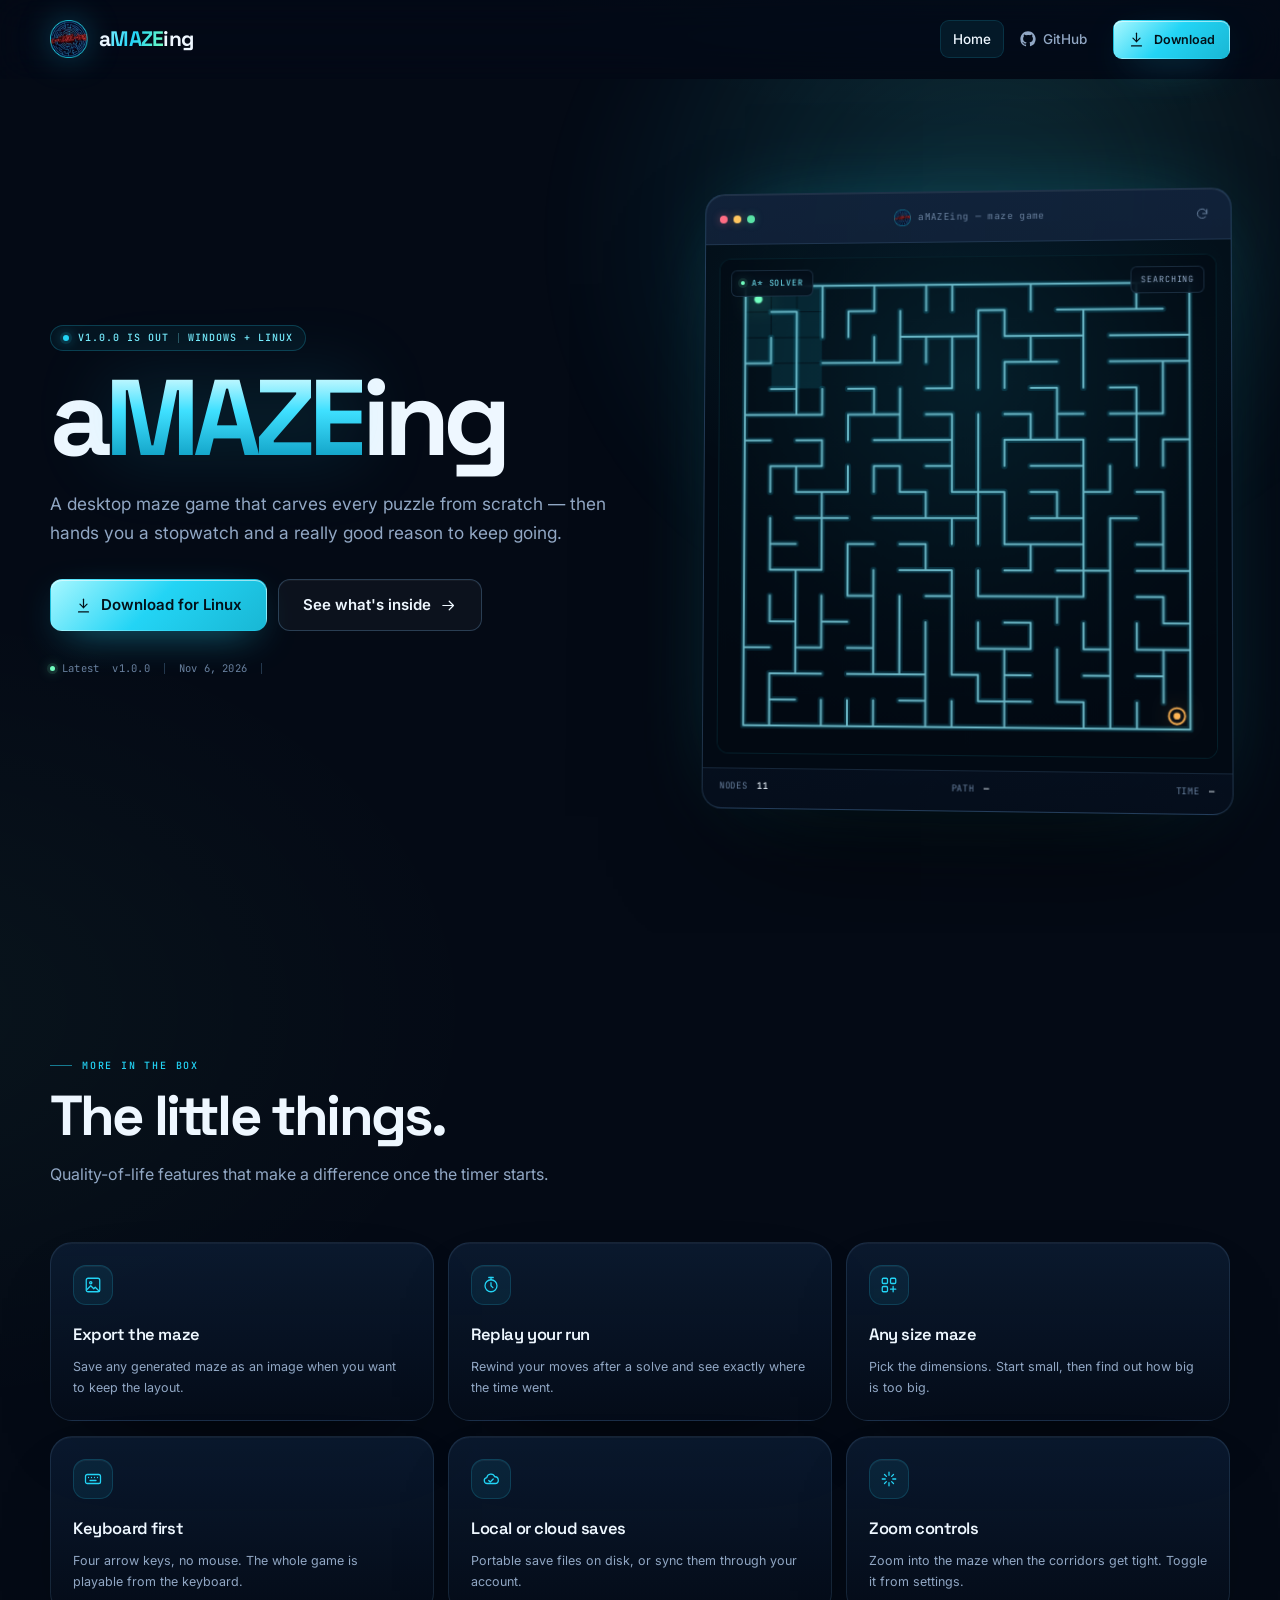
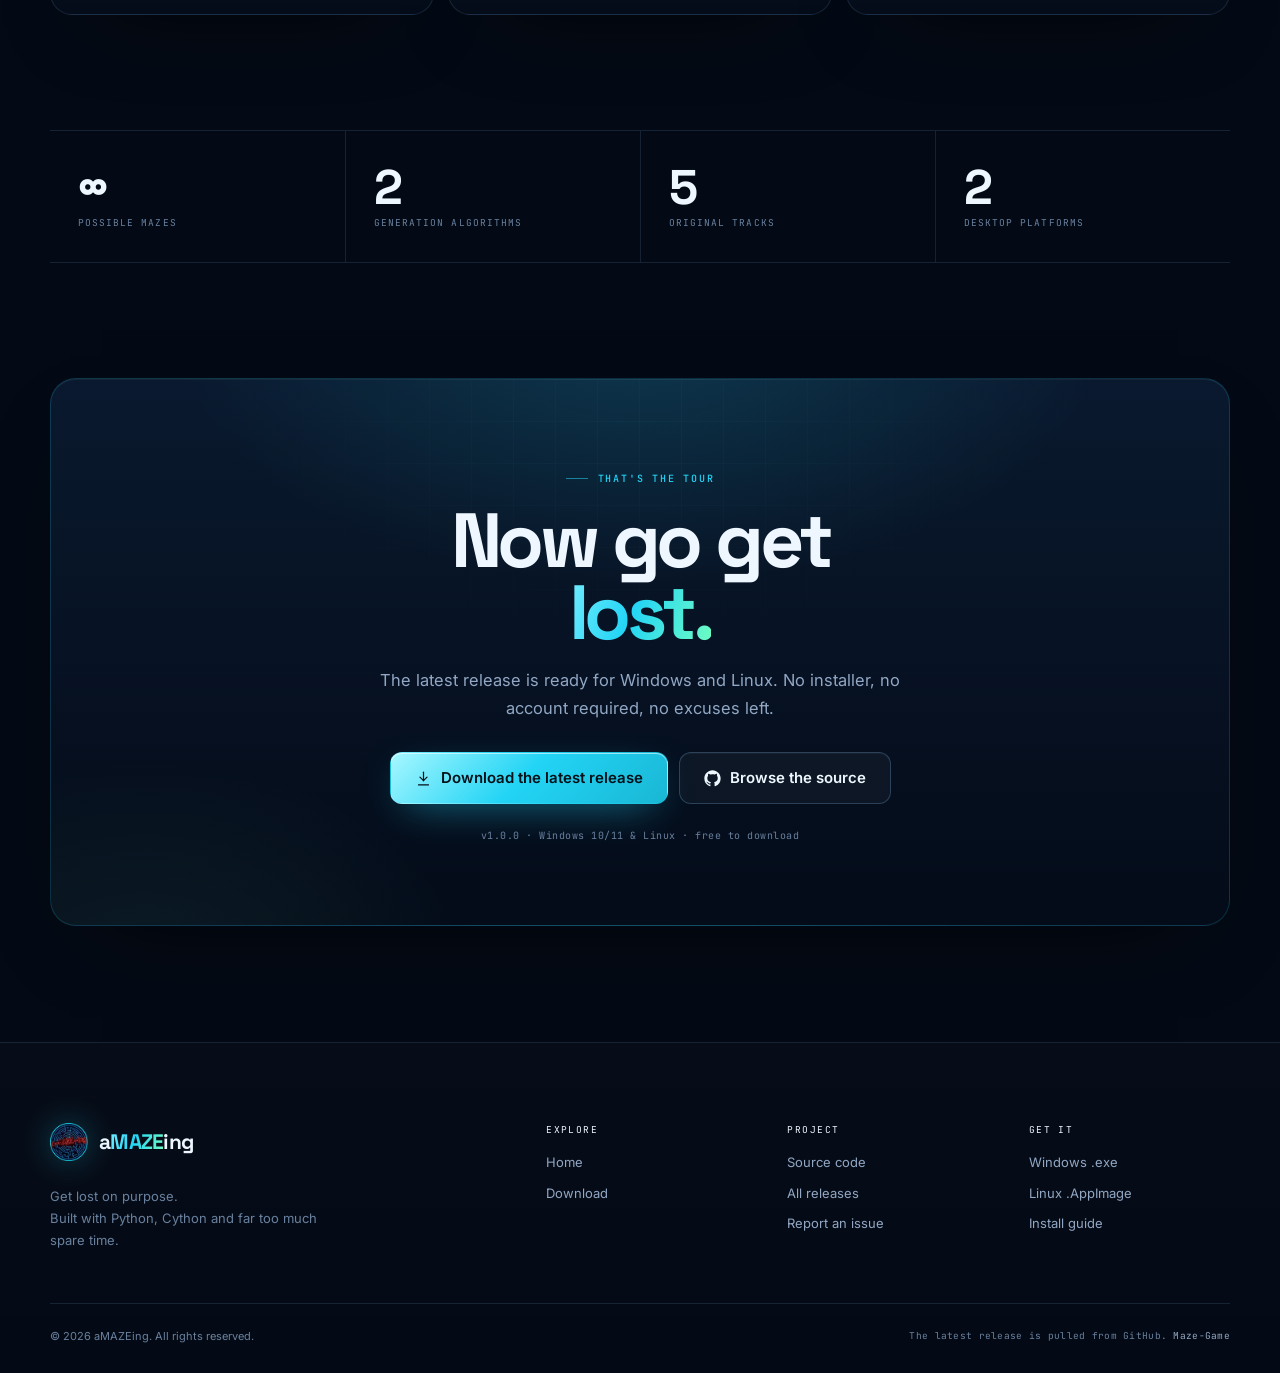
==== commit aaafa2a0: "init2" ====
--- a/index.html
+++ b/index.html
@@ -70,7 +70,6 @@
       </button>
       <nav class="nav-links" id="site-nav" aria-label="Primary" data-nav>
         <a class="nav-link" href="index.html" aria-current="page">Home</a>
-        <a class="nav-link" href="download.html">Download</a>
         <a class="nav-link nav-github" href="https://github.com/caseharmony/Maze-Game" target="_blank" rel="noopener">
           <svg class="icon icon-brand" aria-hidden="true"><use href="#i-github"></use></svg>
           <span>GitHub</span>
